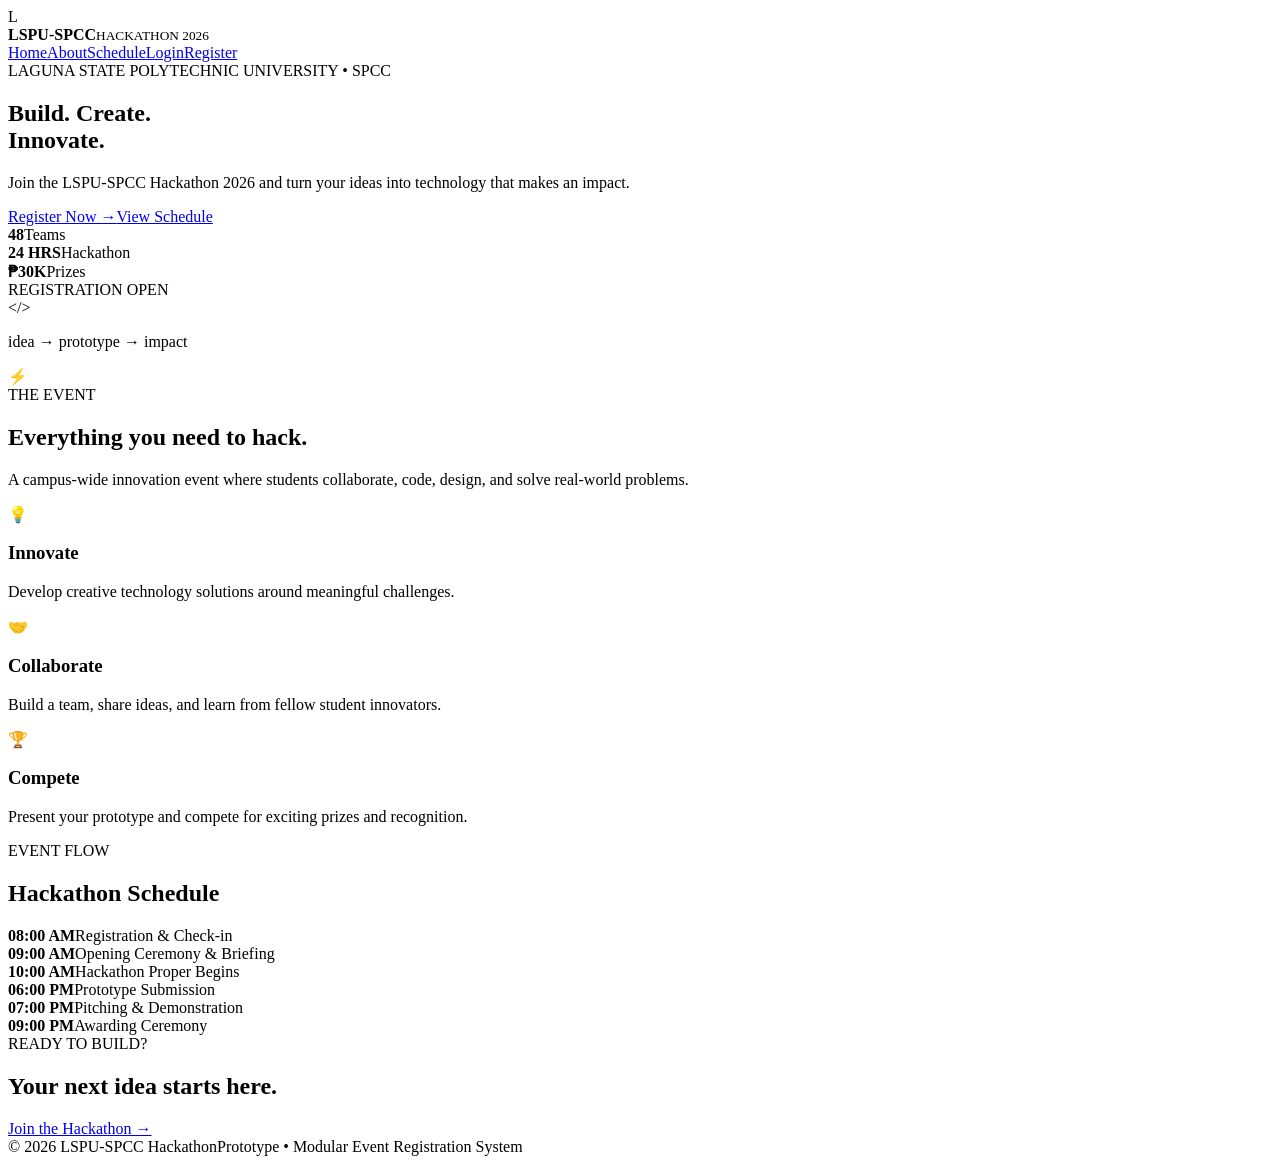
==== index.html @ 0a04799a "Add files via upload" ====
<!DOCTYPE html>
<html lang="en">
<head>
<meta charset="UTF-8">
<meta name="viewport" content="width=device-width, initial-scale=1.0">
<title>LSPU-SPCC Hackathon 2026</title>
<link rel="stylesheet" href="css/style.css">
</head>
<body>
<nav class="navbar">
  <div class="brand"><span class="brand-mark">L</span><div><b>LSPU-SPCC</b><small>HACKATHON 2026</small></div></div>
  <div class="nav-links"><a href="#home">Home</a><a href="#about">About</a><a href="#schedule">Schedule</a><a href="login.html" class="btn btn-outline">Login</a><a href="register.html" class="btn">Register</a></div>
</nav>

<main>
<section id="home" class="hero">
  <div class="hero-copy">
    <span class="eyebrow">LAGUNA STATE POLYTECHNIC UNIVERSITY • SPCC</span>
    <h1>Build. Create.<br><span>Innovate.</span></h1>
    <p>Join the LSPU-SPCC Hackathon 2026 and turn your ideas into technology that makes an impact.</p>
    <div class="hero-actions"><a href="register.html" class="btn btn-lg">Register Now →</a><a href="#schedule" class="text-link">View Schedule</a></div>
    <div class="stats"><div><b>48</b><span>Teams</span></div><div><b>24 HRS</b><span>Hackathon</span></div><div><b>₱30K</b><span>Prizes</span></div></div>
  </div>
  <div class="hero-card">
    <div class="floating-tag">REGISTRATION OPEN</div>
    <div class="code-window"><span>&lt;/&gt;</span><div><i></i><i></i><i></i></div><p>idea → prototype → impact</p></div>
    <div class="hero-orbit">⚡</div>
  </div>
</section>

<section id="about" class="section">
  <div class="section-heading"><span class="eyebrow">THE EVENT</span><h2>Everything you need to <span>hack.</span></h2><p>A campus-wide innovation event where students collaborate, code, design, and solve real-world problems.</p></div>
  <div class="cards three">
    <article class="feature-card"><div class="icon">💡</div><h3>Innovate</h3><p>Develop creative technology solutions around meaningful challenges.</p></article>
    <article class="feature-card"><div class="icon">🤝</div><h3>Collaborate</h3><p>Build a team, share ideas, and learn from fellow student innovators.</p></article>
    <article class="feature-card"><div class="icon">🏆</div><h3>Compete</h3><p>Present your prototype and compete for exciting prizes and recognition.</p></article>
  </div>
</section>

<section id="schedule" class="section dark-section">
  <div class="section-heading"><span class="eyebrow">EVENT FLOW</span><h2>Hackathon <span>Schedule</span></h2></div>
  <div class="timeline">
    <div><b>08:00 AM</b><span>Registration & Check-in</span></div>
    <div><b>09:00 AM</b><span>Opening Ceremony & Briefing</span></div>
    <div><b>10:00 AM</b><span>Hackathon Proper Begins</span></div>
    <div><b>06:00 PM</b><span>Prototype Submission</span></div>
    <div><b>07:00 PM</b><span>Pitching & Demonstration</span></div>
    <div><b>09:00 PM</b><span>Awarding Ceremony</span></div>
  </div>
</section>

<section class="cta"><div><span class="eyebrow">READY TO BUILD?</span><h2>Your next idea starts here.</h2></div><a href="register.html" class="btn btn-lg">Join the Hackathon →</a></section>
</main>
<footer><span>© 2026 LSPU-SPCC Hackathon</span><span>Prototype • Modular Event Registration System</span></footer>
</body>
</html>
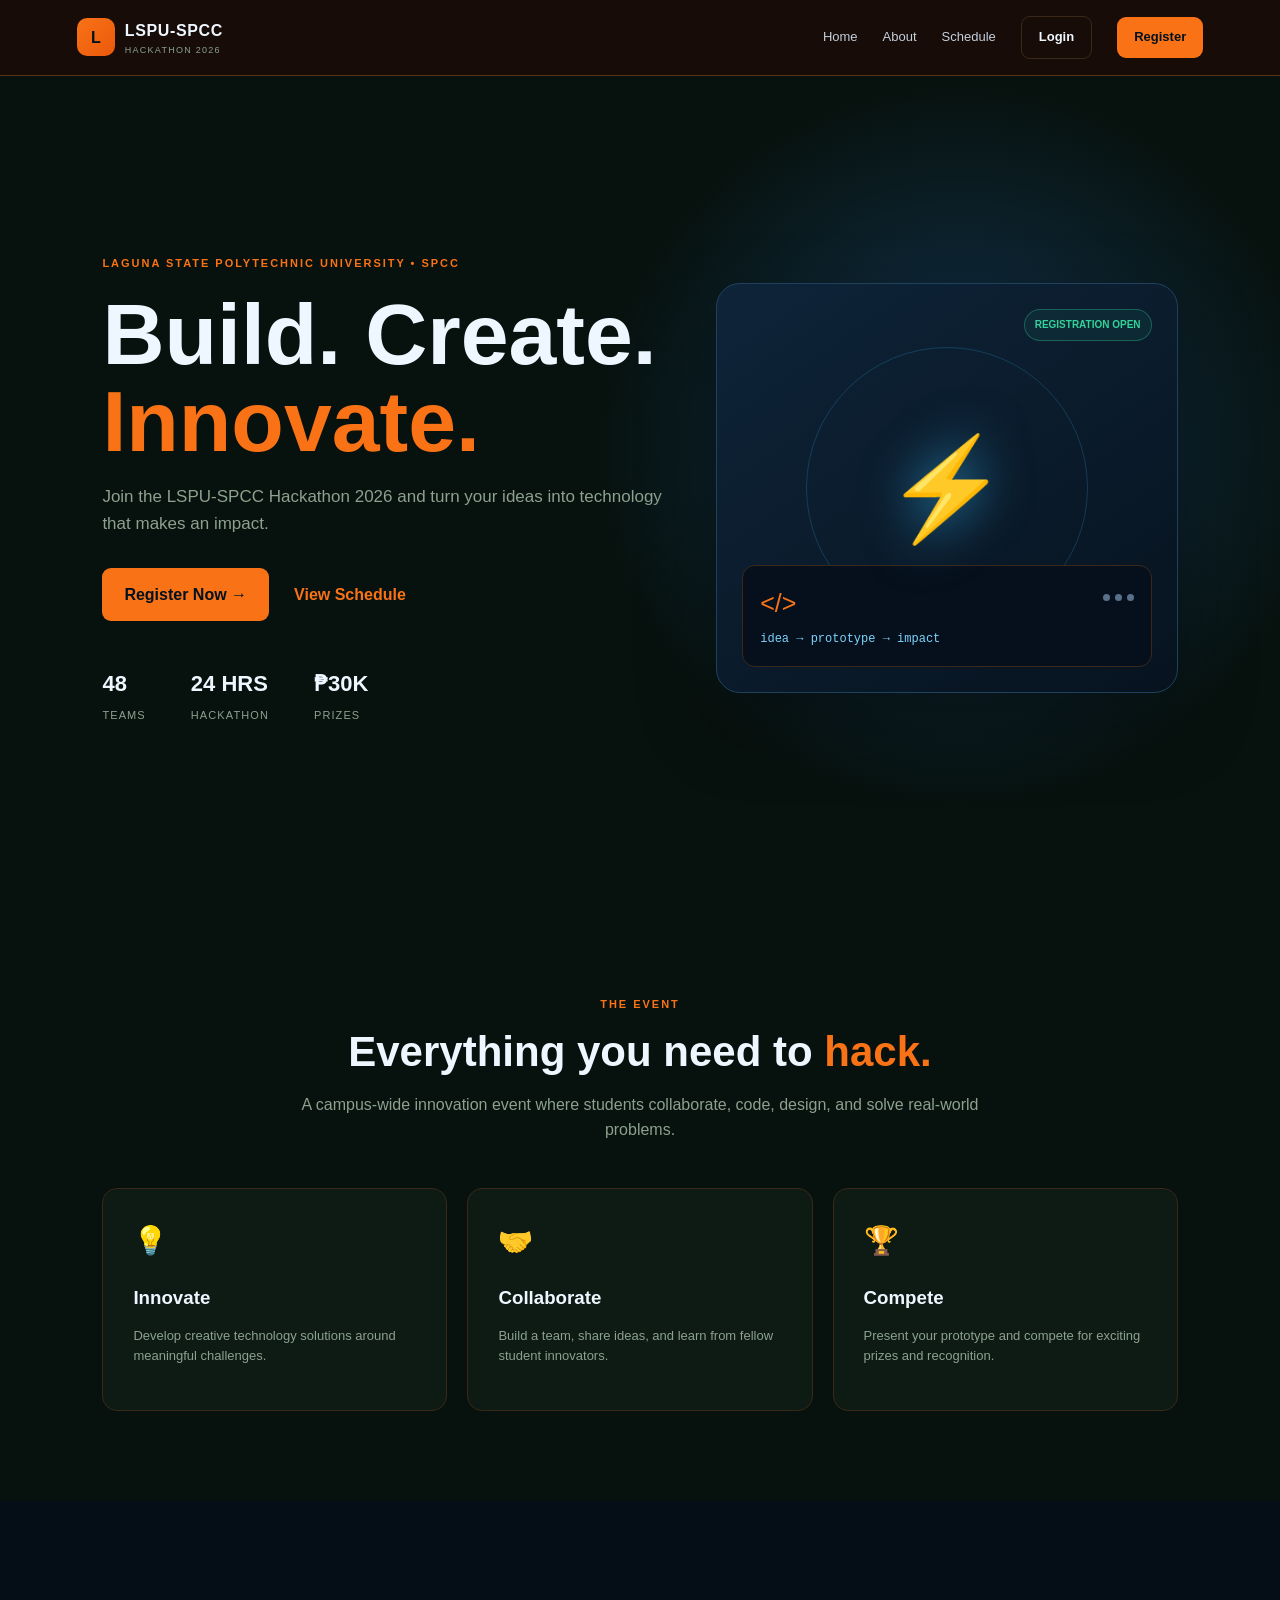
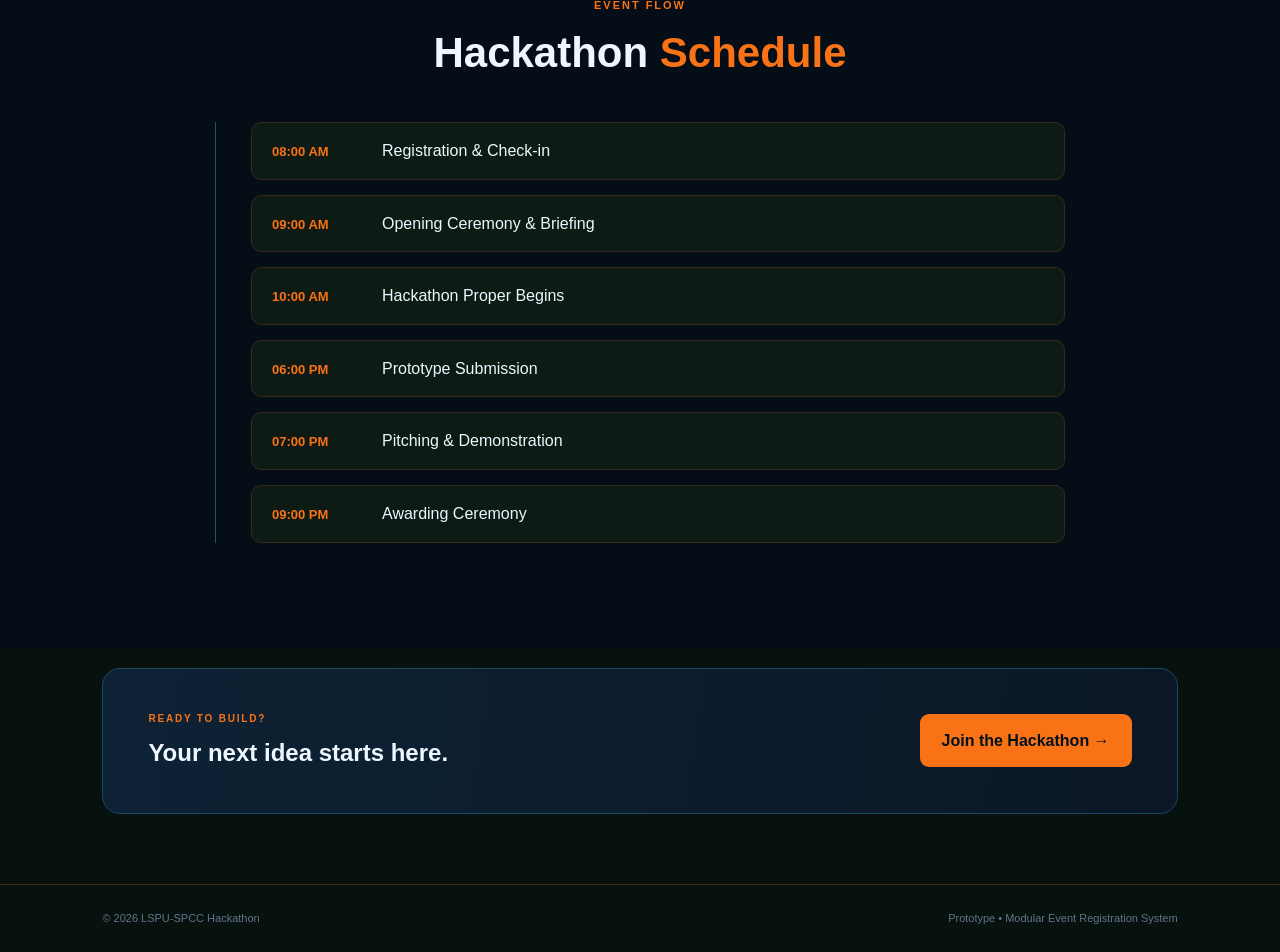
==== commit 0a9e2bc7: "Update index.html" ====
--- a/index.html
+++ b/index.html
@@ -4,7 +4,7 @@
 <meta charset="UTF-8">
 <meta name="viewport" content="width=device-width, initial-scale=1.0">
 <title>LSPU-SPCC Hackathon 2026</title>
-<link rel="stylesheet" href="css/style.css">
+<link rel="stylesheet" href="style.css">
 </head>
 <body>
 <nav class="navbar">
@@ -53,4 +53,4 @@
 </main>
 <footer><span>© 2026 LSPU-SPCC Hackathon</span><span>Prototype • Modular Event Registration System</span></footer>
 </body>
-</html>+</html>
--- a/style.css
+++ b/style.css
@@ -0,0 +1,979 @@
+@import url('https://fonts.googleapis.com/css2?family=Inter:wght@400;500;600;700;800&display=swap');
+
+:root {
+    --bg: #07110d;
+    --panel: #0d1b14;
+    --panel2: #102218;
+    --text: #eef7ff;
+    --muted: #8da18f;
+
+    /* ORANGE THEME */
+    --accent: #f97316;
+    --accent2: #ea580c;
+
+    --line: #3a281b;
+    --green: #34d399;
+}
+
+* {
+    box-sizing: border-box;
+}
+
+html {
+    scroll-behavior: smooth;
+}
+
+body {
+    margin: 0;
+    background: var(--bg);
+    color: var(--text);
+    font-family: Inter, Arial, sans-serif;
+    line-height: 1.6;
+}
+
+a {
+    text-decoration: none;
+    color: inherit;
+}
+
+.navbar {
+    height: 76px;
+    display: flex;
+    align-items: center;
+    justify-content: space-between;
+    padding: 0 6%;
+    border-bottom: 1px solid #5a3218;
+    background: rgba(25, 13, 7, .92);
+    backdrop-filter: blur(12px);
+    position: sticky;
+    top: 0;
+    z-index: 10;
+}
+
+/* Orange brand icon */
+.brand-mark {
+    background: linear-gradient(135deg, #f97316, #ea580c);
+    color: #1a0a00;
+}
+
+/* Navbar links */
+.nav-links {
+    color: #d8c3b5;
+}
+
+/* Active and hover links */
+.nav-links a:hover,
+.active {
+    color: #f97316 !important;
+}
+
+.brand {
+    display: flex;
+    align-items: center;
+    gap: 10px;
+}
+
+.brand-mark {
+    width: 38px;
+    height: 38px;
+    border-radius: 10px;
+    background: linear-gradient(135deg, var(--accent), var(--accent2));
+    display: grid;
+    place-items: center;
+    font-weight: 800;
+    color: #00111e;
+}
+
+.brand b {
+    display: block;
+    letter-spacing: .04em;
+}
+
+.brand small {
+    display: block;
+    color: var(--muted);
+    font-size: 9px;
+    letter-spacing: .14em;
+}
+
+.nav-links {
+    display: flex;
+    gap: 25px;
+    align-items: center;
+    font-size: 13px;
+    color: #c3d0df;
+}
+
+.nav-links a:hover,
+.active {
+    color: var(--accent) !important;
+}
+
+.btn {
+    display: inline-block;
+    border: 0;
+    border-radius: 9px;
+    padding: 10px 17px;
+    background: var(--accent);
+    color: #03111d;
+    font-weight: 700;
+    cursor: pointer;
+    transition: .2s;
+}
+
+.btn:hover {
+    transform: translateY(-2px);
+    background: #7dd3fc;
+}
+
+.btn-outline {
+    background: transparent;
+    color: var(--text);
+    border: 1px solid var(--line);
+}
+
+.btn-lg {
+    padding: 14px 22px;
+}
+
+.btn-full {
+    width: 100%;
+    font-size: 15px;
+}
+
+.hero {
+    min-height: calc(100vh - 76px);
+    display: grid;
+    grid-template-columns: 1.1fr .9fr;
+    align-items: center;
+    gap: 50px;
+    padding: 70px 8%;
+    background: radial-gradient(
+        circle at 75% 45%,
+        #123552 0,
+        transparent 35%
+    );
+}
+
+.eyebrow {
+    font-size: 11px;
+    letter-spacing: .18em;
+    color: var(--accent);
+    font-weight: 800;
+}
+
+.hero h1 {
+    font-size: clamp(48px, 7vw, 86px);
+    line-height: 1.02;
+    margin: 16px 0;
+}
+
+.hero h1 span,
+h2 span {
+    color: var(--accent);
+}
+
+.hero p {
+    max-width: 590px;
+    color: var(--muted);
+    font-size: 17px;
+}
+
+.hero-actions {
+    display: flex;
+    align-items: center;
+    gap: 25px;
+    margin: 30px 0;
+}
+
+.text-link {
+    color: var(--accent);
+    font-weight: 600;
+}
+
+.stats {
+    display: flex;
+    gap: 45px;
+    margin-top: 45px;
+}
+
+.stats b {
+    font-size: 22px;
+    display: block;
+}
+
+.stats span {
+    font-size: 11px;
+    color: var(--muted);
+    text-transform: uppercase;
+    letter-spacing: .1em;
+}
+
+.hero-card {
+    height: 410px;
+    border: 1px solid #20415e;
+    border-radius: 24px;
+    background: linear-gradient(145deg, #0e2439, #07131f);
+    display: grid;
+    place-items: center;
+    position: relative;
+    overflow: hidden;
+    box-shadow: 0 30px 80px #0005;
+}
+
+.hero-card:before {
+    content: "";
+    width: 280px;
+    height: 280px;
+    border: 1px solid #38bdf833;
+    border-radius: 50%;
+    position: absolute;
+}
+
+.hero-orbit {
+    font-size: 100px;
+    filter: drop-shadow(0 0 25px #38bdf899);
+}
+
+.floating-tag {
+    position: absolute;
+    top: 25px;
+    right: 25px;
+    color: var(--green);
+    border: 1px solid #34d39955;
+    background: #34d39912;
+    padding: 7px 10px;
+    border-radius: 30px;
+    font-size: 10px;
+    font-weight: 800;
+}
+
+.code-window {
+    position: absolute;
+    bottom: 25px;
+    left: 25px;
+    right: 25px;
+    padding: 17px;
+    border: 1px solid var(--line);
+    background: #06101c;
+    border-radius: 13px;
+}
+
+.code-window span {
+    color: var(--accent);
+    font-size: 25px;
+}
+
+.code-window i {
+    display: inline-block;
+    width: 7px;
+    height: 7px;
+    background: #587089;
+    border-radius: 50%;
+    margin-left: 5px;
+}
+
+.code-window div {
+    float: right;
+}
+
+.code-window p {
+    font-family: monospace;
+    color: #7dd3fc;
+    font-size: 12px;
+    margin: 7px 0 0;
+}
+
+.section {
+    padding: 90px 8%;
+}
+
+.section-heading {
+    text-align: center;
+    max-width: 720px;
+    margin: auto;
+}
+
+.section-heading h2 {
+    font-size: 42px;
+    line-height: 1.15;
+    margin: 12px 0;
+}
+
+.section-heading p {
+    color: var(--muted);
+}
+
+.cards {
+    display: grid;
+    gap: 20px;
+    margin-top: 45px;
+}
+
+.three {
+    grid-template-columns: repeat(3, 1fr);
+}
+
+.four {
+    grid-template-columns: repeat(4, 1fr);
+}
+
+.feature-card,
+.dash-card,
+.panel {
+    background: var(--panel);
+    border: 1px solid var(--line);
+    border-radius: 15px;
+}
+
+.feature-card {
+    padding: 30px;
+}
+
+.feature-card .icon {
+    font-size: 28px;
+}
+
+.feature-card h3 {
+    margin-bottom: 5px;
+}
+
+.feature-card p,
+.dash-card small {
+    color: var(--muted);
+    font-size: 13px;
+}
+
+.dark-section {
+    background: #050d17;
+}
+
+.timeline {
+    max-width: 850px;
+    margin: 45px auto 0;
+    border-left: 1px solid #27506e;
+    padding-left: 35px;
+}
+
+.timeline div {
+    padding: 15px 20px;
+    border: 1px solid var(--line);
+    background: var(--panel);
+    border-radius: 10px;
+    margin-bottom: 15px;
+}
+
+.timeline b {
+    color: var(--accent);
+    display: inline-block;
+    width: 110px;
+    font-size: 13px;
+}
+
+.cta {
+    margin: 20px 8% 70px;
+    padding: 35px 45px;
+    border: 1px solid #1c4864;
+    background: linear-gradient(100deg, #0d2235, #0b1725);
+    border-radius: 18px;
+    display: flex;
+    align-items: center;
+    justify-content: space-between;
+}
+
+.cta h2 {
+    margin: 5px 0;
+}
+
+.cta .eyebrow {
+    font-size: 10px;
+}
+
+footer {
+    padding: 25px 8%;
+    border-top: 1px solid var(--line);
+    display: flex;
+    justify-content: space-between;
+    color: #61748b;
+    font-size: 11px;
+}
+
+/* =========================
+   ORANGE LOGIN DESIGN
+   ========================= */
+
+.auth-page {
+    min-height: 100vh;
+    display: grid;
+    place-items: center;
+    padding: 30px;
+    background:
+        radial-gradient(circle at 50% 20%, #4a250d 0, transparent 35%),
+        linear-gradient(135deg, #090909, #17100b);
+}
+
+.auth-shell {
+    width: min(450px, 92%);
+}
+
+.auth-box {
+    background: rgba(25, 18, 12, 0.95);
+    border: 1px solid #713b15;
+    padding: 42px;
+    border-radius: 22px;
+    box-shadow:
+        0 25px 70px rgba(0, 0, 0, .65),
+        0 0 35px rgba(249, 115, 22, .08);
+    position: relative;
+    overflow: hidden;
+}
+
+/* Orange glow at the top */
+.auth-box::before {
+    content: "";
+    position: absolute;
+    top: 0;
+    left: 10%;
+    width: 80%;
+    height: 3px;
+    background: linear-gradient(
+        90deg,
+        transparent,
+        #f97316,
+        #fb923c,
+        #f97316,
+        transparent
+    );
+    box-shadow: 0 0 20px #f97316;
+}
+
+.auth-box.wide {
+    max-width: 650px;
+    margin: auto;
+}
+
+.center {
+    justify-content: center;
+    margin-bottom: 30px;
+}
+
+.auth-box h1 {
+    text-align: center;
+    margin: 5px 0;
+    font-size: 30px;
+    color: #fff7ed;
+}
+
+.muted {
+    text-align: center;
+    color: #a89b8c;
+    font-size: 13px;
+}
+
+.back {
+    display: block;
+    color: #a89b8c;
+    margin-bottom: 15px;
+    font-size: 13px;
+    transition: .2s;
+}
+
+.back:hover {
+    color: #fb923c;
+}
+
+.auth-box form {
+    margin-top: 25px;
+}
+
+label {
+    display: block;
+    color: #e7d7c7;
+    font-size: 12px;
+    font-weight: 600;
+    margin: 18px 0 8px;
+}
+
+input {
+    width: 100%;
+    padding: 13px 14px;
+    border-radius: 10px;
+    border: 1px solid #4a2a16;
+    background: #100d0a;
+    color: #fff;
+    outline: none;
+    transition: .25s;
+}
+
+input::placeholder {
+    color: #71665c;
+}
+
+input:focus {
+    border-color: #f97316;
+    box-shadow: 0 0 0 3px rgba(249, 115, 22, .12);
+    background: #15100c;
+}
+
+.form-grid {
+    display: grid !important;
+    grid-template-columns: 1fr 1fr;
+    gap: 0 15px;
+}
+
+.form-grid .full {
+    grid-column: 1 / -1;
+}
+
+/* Login button */
+.btn-full {
+    width: 100%;
+    font-size: 15px;
+    margin-top: 20px;
+    padding: 14px;
+    border-radius: 10px;
+    background: linear-gradient(
+        135deg,
+        #f97316,
+        #ea580c
+    );
+    color: white;
+    font-weight: 800;
+    border: none;
+    box-shadow: 0 8px 25px rgba(249, 115, 22, .2);
+    transition: .25s;
+}
+
+.btn-full:hover {
+    transform: translateY(-2px);
+    background: linear-gradient(
+        135deg,
+        #fb923c,
+        #f97316
+    );
+    box-shadow: 0 12px 30px rgba(249, 115, 22, .35);
+}
+
+.check {
+    display: flex;
+    gap: 8px;
+    align-items: center;
+}
+
+.check input {
+    width: auto;
+    accent-color: #f97316;
+}
+
+.demo-note {
+    margin-top: 18px;
+    padding: 12px;
+    border-radius: 10px;
+    background: rgba(249, 115, 22, .06);
+    border: 1px solid rgba(249, 115, 22, .2);
+    color: #d6b99e;
+    font-size: 11px;
+}
+
+.switch {
+    text-align: center;
+    color: #a89b8c;
+    font-size: 12px;
+    margin-bottom: 0;
+    margin-top: 20px;
+}
+
+.switch a {
+    color: #fb923c;
+    font-weight: 700;
+    transition: .2s;
+}
+
+.switch a:hover {
+    color: #fdba74;
+}
+
+.app-page {
+    min-height: 100vh;
+}
+
+.dashboard,
+.content {
+    padding: 55px 8%;
+    max-width: 1400px;
+    margin: auto;
+}
+
+.welcome {
+    display: flex;
+    justify-content: space-between;
+    align-items: center;
+    margin-bottom: 35px;
+}
+
+.welcome h1,
+.page-title h1 {
+    font-size: 40px;
+    margin: 8px 0;
+}
+
+.welcome p,
+.page-title p {
+    color: var(--muted);
+}
+
+.status {
+    color: var(--green);
+    font-size: 11px;
+    border: 1px solid #34d39944;
+    background: #34d3990c;
+    padding: 8px 12px;
+    border-radius: 20px;
+}
+
+.dash-card {
+    padding: 22px;
+}
+
+.dash-card span {
+    font-size: 10px;
+    color: var(--muted);
+    display: block;
+    letter-spacing: .1em;
+}
+
+.dash-card b {
+    font-size: 22px;
+    display: block;
+    margin: 5px 0;
+}
+
+.dashboard-grid {
+    display: grid;
+    grid-template-columns: 1.5fr 1fr;
+    gap: 20px;
+    margin-top: 20px;
+}
+
+.panel {
+    padding: 25px;
+}
+
+.panel-head {
+    display: flex;
+    justify-content: space-between;
+    align-items: center;
+    border-bottom: 1px solid var(--line);
+    padding-bottom: 15px;
+    margin-bottom: 10px;
+}
+
+.panel-head h2 {
+    font-size: 17px;
+    margin: 0;
+}
+
+.badge {
+    font-size: 9px;
+    padding: 5px 8px;
+    border-radius: 5px;
+    background: #38bdf815;
+    color: var(--accent);
+    border: 1px solid #38bdf833;
+    text-transform: uppercase;
+}
+
+.action-grid {
+    display: grid;
+    grid-template-columns: 1fr 1fr;
+    gap: 12px;
+}
+
+.action-grid a {
+    padding: 18px;
+    border: 1px solid var(--line);
+    border-radius: 10px;
+}
+
+.action-grid a:hover {
+    border-color: #38bdf866;
+}
+
+.action-grid strong {
+    display: block;
+    font-size: 13px;
+}
+
+.action-grid span {
+    font-size: 10px;
+    color: var(--muted);
+}
+
+.details p {
+    display: flex;
+    justify-content: space-between;
+    border-bottom: 1px solid var(--line);
+    padding: 10px 0;
+    margin: 0;
+    font-size: 12px;
+}
+
+.details span {
+    color: var(--muted);
+}
+
+.page-title {
+    margin-bottom: 35px;
+}
+
+.reservation-layout {
+    display: grid;
+    grid-template-columns: 1.2fr .8fr;
+    gap: 20px;
+}
+
+.calendar-head {
+    display: flex;
+    align-items: center;
+    justify-content: space-between;
+}
+
+.calendar-head button {
+    background: none;
+    border: 0;
+    color: var(--accent);
+    font-size: 28px;
+    cursor: pointer;
+}
+
+.calendar-head h2 {
+    font-size: 18px;
+}
+
+.week,
+.calendar {
+    display: grid;
+    grid-template-columns: repeat(7, 1fr);
+    gap: 7px;
+}
+
+.week {
+    text-align: center;
+    color: var(--muted);
+    font-size: 10px;
+    margin: 15px 0;
+}
+
+.calendar span,
+.calendar button {
+    min-height: 55px;
+    border: 1px solid var(--line);
+    border-radius: 8px;
+    background: #091725;
+    color: #9fb1c4;
+    display: grid;
+    place-items: center;
+}
+
+.calendar .selected-day {
+    background: var(--accent);
+    color: #02111c;
+    border: 0;
+    font-weight: 800;
+}
+
+.slots {
+    display: grid;
+    gap: 9px;
+    margin: 15px 0;
+}
+
+.slots button {
+    padding: 13px;
+    border: 1px solid var(--line);
+    background: #091725;
+    color: white;
+    border-radius: 8px;
+    text-align: left;
+    display: flex;
+    justify-content: space-between;
+    cursor: pointer;
+}
+
+.slots button:hover,
+.slots button.selected {
+    border-color: var(--accent);
+    background: #38bdf810;
+}
+
+.slots span {
+    color: var(--green);
+    font-size: 11px;
+}
+
+.slots .taken {
+    opacity: .4;
+    cursor: not-allowed;
+}
+
+.success-msg {
+    color: var(--green);
+    font-size: 12px;
+    min-height: 20px;
+}
+
+.schedule-list {
+    padding: 0;
+    overflow: hidden;
+}
+
+.schedule-item {
+    display: grid;
+    grid-template-columns: 120px 1fr 120px;
+    gap: 20px;
+    padding: 24px;
+    border-bottom: 1px solid var(--line);
+    align-items: center;
+}
+
+.schedule-item:last-child {
+    border: 0;
+}
+
+.schedule-item > b {
+    color: var(--accent);
+    font-size: 15px;
+}
+
+.schedule-item h3 {
+    font-size: 15px;
+    margin: 0;
+}
+
+.schedule-item p {
+    color: var(--muted);
+    font-size: 11px;
+    margin: 3px 0;
+}
+
+.schedule-item > span {
+    font-size: 9px;
+    color: var(--muted);
+    text-align: right;
+}
+
+.table-panel {
+    overflow: auto;
+}
+
+table {
+    width: 100%;
+    border-collapse: collapse;
+    font-size: 12px;
+}
+
+th,
+td {
+    text-align: left;
+    padding: 15px;
+    border-bottom: 1px solid var(--line);
+}
+
+th {
+    color: var(--muted);
+    font-size: 10px;
+    letter-spacing: .08em;
+}
+
+@media (max-width: 800px) {
+
+    .navbar {
+        height: auto;
+        min-height: 76px;
+        padding: 12px 5%;
+        gap: 10px;
+        flex-wrap: wrap;
+    }
+
+    .brand {
+        flex-shrink: 0;
+    }
+
+    .nav-links {
+        width: 100%;
+        display: flex;
+        gap: 18px;
+        align-items: center;
+        overflow-x: auto;
+        white-space: nowrap;
+        padding: 5px 0;
+        scrollbar-width: none;
+    }
+
+    .nav-links::-webkit-scrollbar {
+        display: none;
+    }
+
+    .nav-links a {
+        display: inline-block;
+        flex-shrink: 0;
+        font-size: 12px;
+    }
+
+    .nav-links .btn {
+        flex-shrink: 0;
+    }
+
+    .hero {
+        grid-template-columns: 1fr;
+        padding-top: 50px;
+    }
+
+    .hero-card {
+        height: 300px;
+    }
+
+    .three,
+    .four,
+    .dashboard-grid,
+    .reservation-layout {
+        grid-template-columns: 1fr;
+    }
+
+    .form-grid {
+        grid-template-columns: 1fr;
+    }
+
+    .form-grid .full {
+        grid-column: auto;
+    }
+
+    .stats {
+        gap: 20px;
+    }
+
+    .cta,
+    footer,
+    .welcome {
+        flex-direction: column;
+        align-items: flex-start;
+        gap: 20px;
+    }
+
+    .schedule-item {
+        grid-template-columns: 1fr;
+    }
+
+    .schedule-item > span {
+        text-align: left;
+    }
+
+    .section {
+        padding: 70px 6%;
+    }
+
+    .dashboard,
+    .content {
+        padding: 40px 6%;
+    }
+}
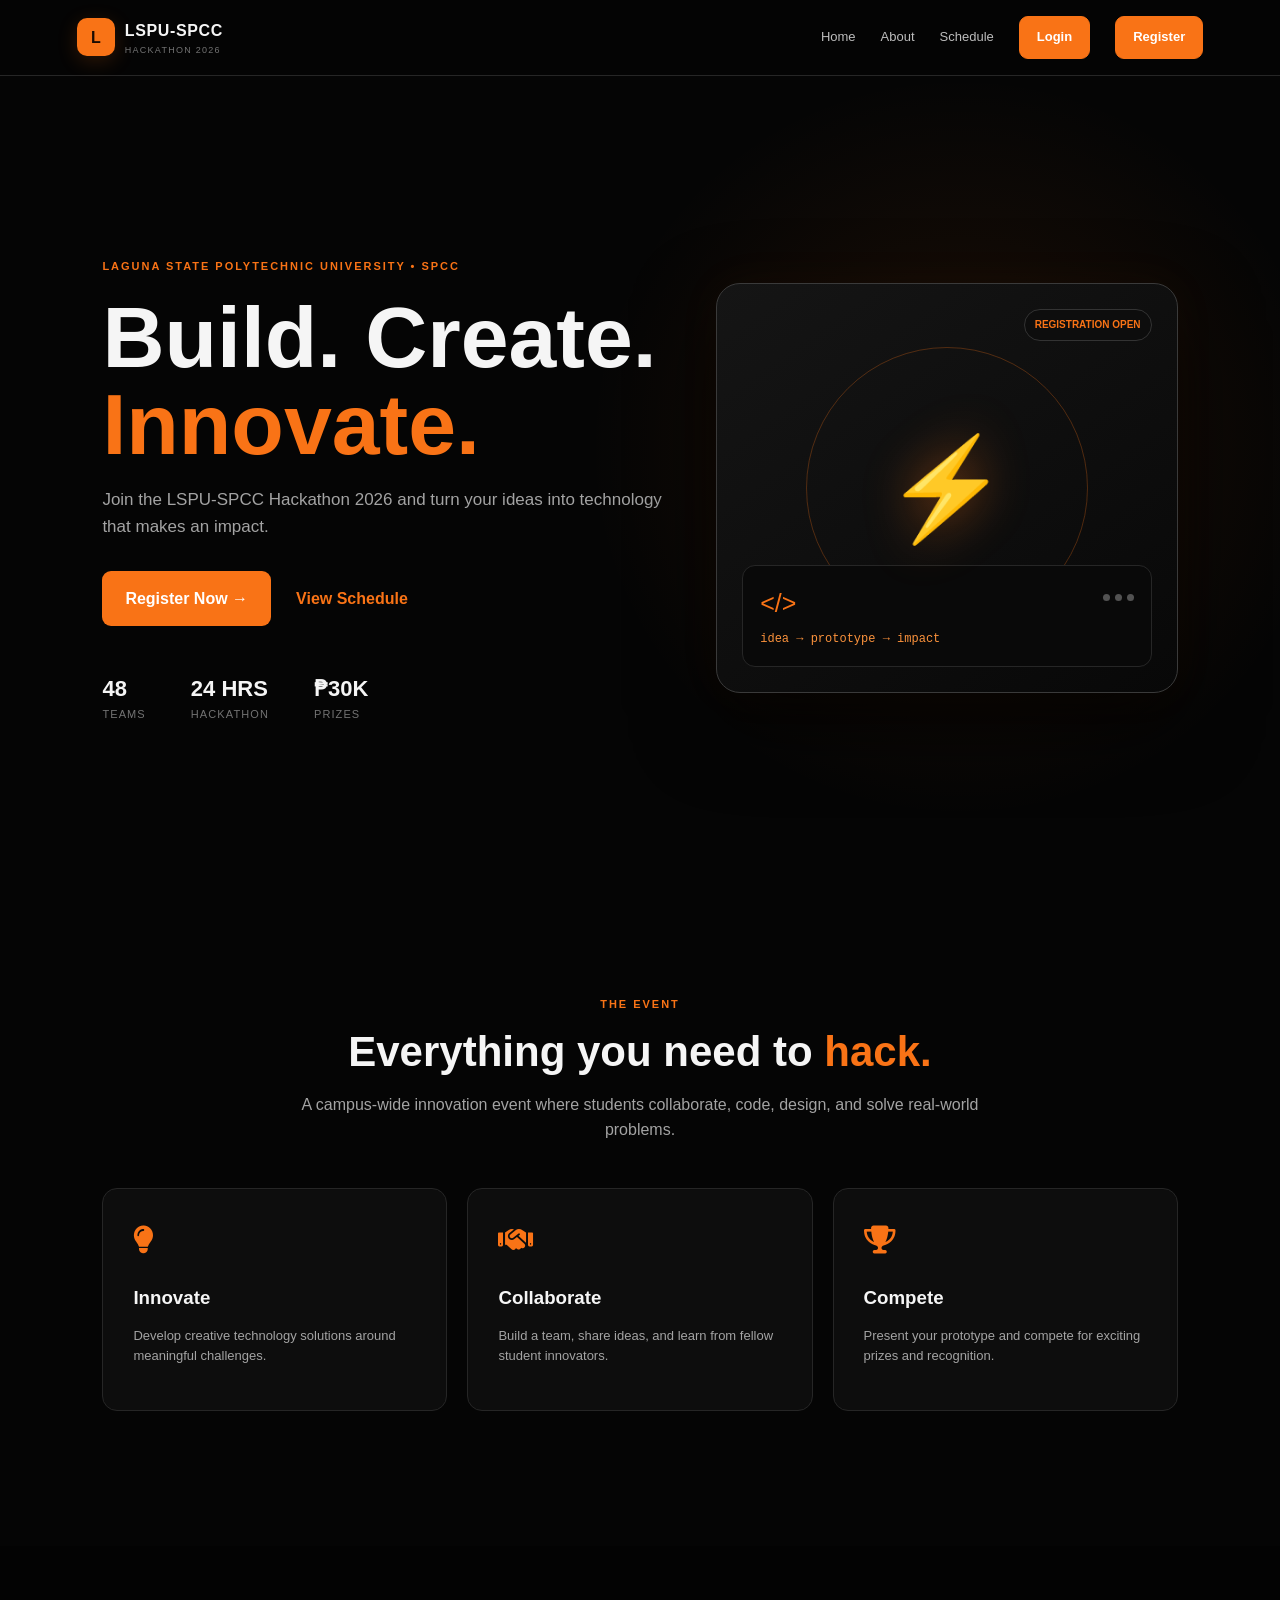
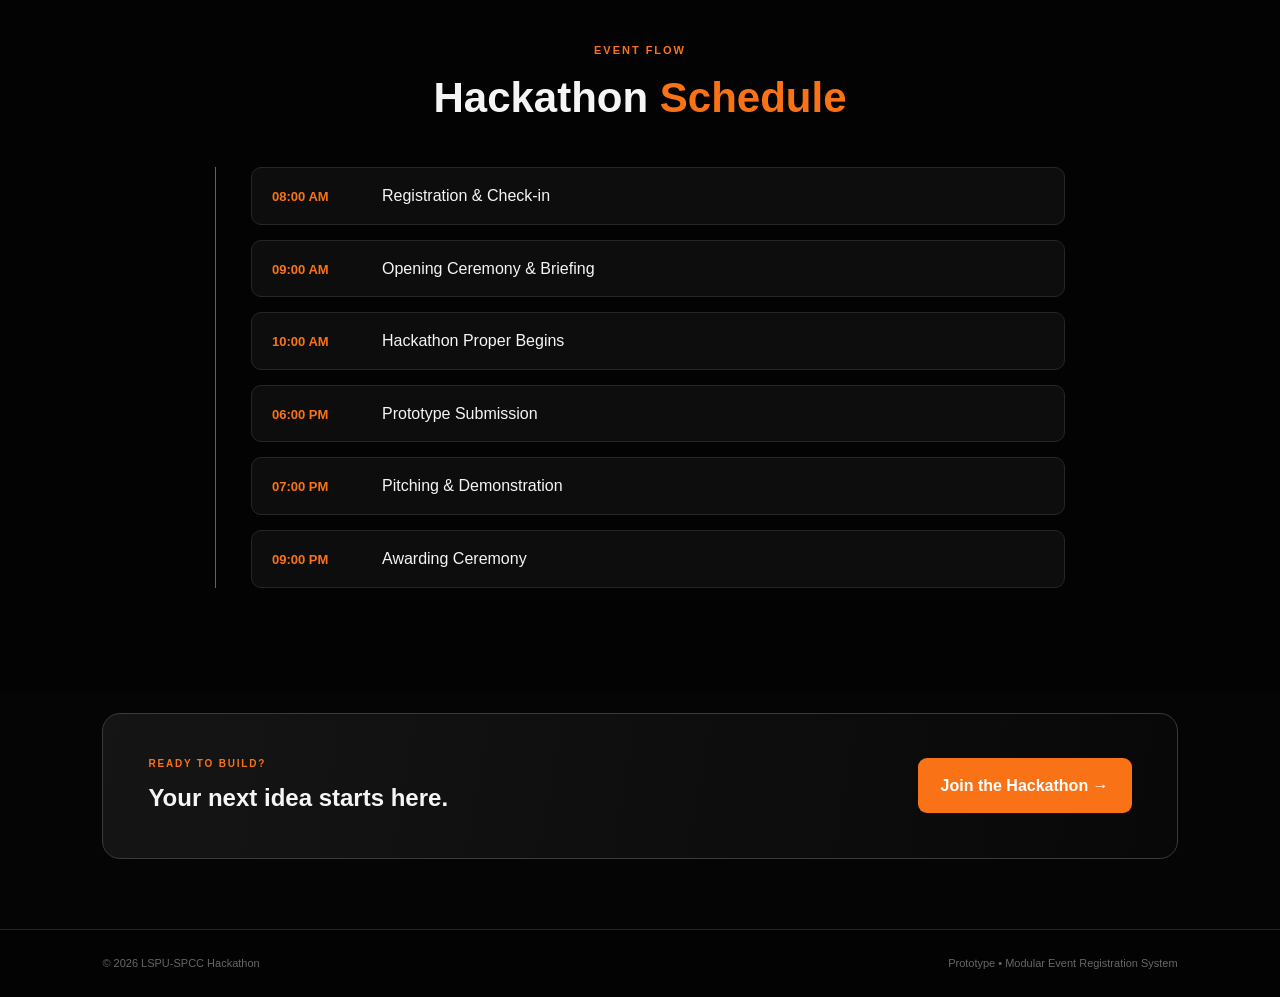
==== commit 2ca5c91d: "Update index.html" ====
--- a/index.html
+++ b/index.html
@@ -4,7 +4,9 @@
 <meta charset="UTF-8">
 <meta name="viewport" content="width=device-width, initial-scale=1.0">
 <title>LSPU-SPCC Hackathon 2026</title>
+
 <link rel="stylesheet" href="style.css">
+<link rel="stylesheet" href="https://cdnjs.cloudflare.com/ajax/libs/font-awesome/6.5.2/css/all.min.css">
 </head>
 <body>
 <nav class="navbar">
@@ -27,13 +29,58 @@
     <div class="hero-orbit">⚡</div>
   </div>
 </section>
+<section id="about" class="section">
+  <div class="section-heading">
+    <span class="eyebrow">THE EVENT</span>
 
-<section id="about" class="section">
-  <div class="section-heading"><span class="eyebrow">THE EVENT</span><h2>Everything you need to <span>hack.</span></h2><p>A campus-wide innovation event where students collaborate, code, design, and solve real-world problems.</p></div>
+    <h2>Everything you need to <span>hack.</span></h2>
+
+    <p>
+      A campus-wide innovation event where students collaborate,
+      code, design, and solve real-world problems.
+    </p>
+  </div>
+
   <div class="cards three">
-    <article class="feature-card"><div class="icon">💡</div><h3>Innovate</h3><p>Develop creative technology solutions around meaningful challenges.</p></article>
-    <article class="feature-card"><div class="icon">🤝</div><h3>Collaborate</h3><p>Build a team, share ideas, and learn from fellow student innovators.</p></article>
-    <article class="feature-card"><div class="icon">🏆</div><h3>Compete</h3><p>Present your prototype and compete for exciting prizes and recognition.</p></article>
+
+    <article class="feature-card">
+      <div class="icon">
+        <i class="fa-solid fa-lightbulb" aria-hidden="true"></i>
+      </div>
+
+      <h3>Innovate</h3>
+
+      <p>
+        Develop creative technology solutions around meaningful challenges.
+      </p>
+    </article>
+
+
+    <article class="feature-card">
+      <div class="icon">
+        <i class="fa-solid fa-handshake" aria-hidden="true"></i>
+      </div>
+
+      <h3>Collaborate</h3>
+
+      <p>
+        Build a team, share ideas, and learn from fellow student innovators.
+      </p>
+    </article>
+
+
+    <article class="feature-card">
+      <div class="icon">
+        <i class="fa-solid fa-trophy" aria-hidden="true"></i>
+      </div>
+
+      <h3>Compete</h3>
+
+      <p>
+        Present your prototype and compete for exciting prizes and recognition.
+      </p>
+    </article>
+
   </div>
 </section>
 
--- a/style.css
+++ b/style.css
@@ -1,19 +1,33 @@
 @import url('https://fonts.googleapis.com/css2?family=Inter:wght@400;500;600;700;800&display=swap');
 
+/* =========================================================
+   COLOR PALETTE
+   ========================================================= */
+
 :root {
-    --bg: #07110d;
-    --panel: #0d1b14;
-    --panel2: #102218;
-    --text: #eef7ff;
-    --muted: #8da18f;
-
-    /* ORANGE THEME */
-    --accent: #f97316;
-    --accent2: #ea580c;
-
-    --line: #3a281b;
-    --green: #34d399;
-}
+    --bg: #050505;
+    --panel: #0D0D0D;
+    --panel2: #151515;
+
+    --text: #F5F5F5;
+    --muted: #A3A3A3;
+
+    --accent: #F97316;
+    --accent2: #EA580C;
+    --accent-light: #FB923C;
+    --accent-soft: #FDBA74;
+    --accent-dark: #C2410C;
+
+    --line: #262626;
+    --line-light: #3A3A3A;
+
+    --green: #4ADE80;
+}
+
+
+/* =========================================================
+   RESET
+   ========================================================= */
 
 * {
     box-sizing: border-box;
@@ -25,9 +39,9 @@
 
 body {
     margin: 0;
+    font-family: Inter, Arial, sans-serif;
     background: var(--bg);
     color: var(--text);
-    font-family: Inter, Arial, sans-serif;
     line-height: 1.6;
 }
 
@@ -36,36 +50,40 @@
     color: inherit;
 }
 
+button,
+input {
+    font-family: inherit;
+}
+
+
+/* =========================================================
+   NAVBAR
+   ========================================================= */
+
 .navbar {
     height: 76px;
+
     display: flex;
     align-items: center;
     justify-content: space-between;
+
     padding: 0 6%;
-    border-bottom: 1px solid #5a3218;
-    background: rgba(25, 13, 7, .92);
+
+    background: rgba(5, 5, 5, 0.96);
+
+    border-bottom: 1px solid var(--line);
+
     backdrop-filter: blur(12px);
+
     position: sticky;
     top: 0;
-    z-index: 10;
-}
-
-/* Orange brand icon */
-.brand-mark {
-    background: linear-gradient(135deg, #f97316, #ea580c);
-    color: #1a0a00;
-}
-
-/* Navbar links */
-.nav-links {
-    color: #d8c3b5;
-}
-
-/* Active and hover links */
-.nav-links a:hover,
-.active {
-    color: #f97316 !important;
-}
+    z-index: 100;
+}
+
+
+/* =========================================================
+   BRAND
+   ========================================================= */
 
 .brand {
     display: flex;
@@ -76,12 +94,19 @@
 .brand-mark {
     width: 38px;
     height: 38px;
-    border-radius: 10px;
-    background: linear-gradient(135deg, var(--accent), var(--accent2));
+
     display: grid;
     place-items: center;
+
+    border-radius: 10px;
+
+    background: var(--accent);
+
+    color: #1A0B02;
+
     font-weight: 800;
-    color: #00111e;
+
+    box-shadow: 0 5px 20px rgba(249, 115, 22, 0.18);
 }
 
 .brand b {
@@ -91,186 +116,377 @@
 
 .brand small {
     display: block;
-    color: var(--muted);
+
+    color: #737373;
+
     font-size: 9px;
+
     letter-spacing: .14em;
 }
 
+
+/* =========================================================
+   NAV LINKS
+   ========================================================= */
+
 .nav-links {
-    display: flex;
-    gap: 25px;
-    align-items: center;
-    font-size: 13px;
-    color: #c3d0df;
-}
-
-.nav-links a:hover,
-.active {
-    color: var(--accent) !important;
-}
-
-.btn {
-    display: inline-block;
-    border: 0;
-    border-radius: 9px;
-    padding: 10px 17px;
-    background: var(--accent);
-    color: #03111d;
-    font-weight: 700;
-    cursor: pointer;
-    transition: .2s;
-}
-
-.btn:hover {
-    transform: translateY(-2px);
-    background: #7dd3fc;
-}
-
-.btn-outline {
-    background: transparent;
-    color: var(--text);
-    border: 1px solid var(--line);
-}
-
-.btn-lg {
-    padding: 14px 22px;
-}
-
-.btn-full {
-    width: 100%;
-    font-size: 15px;
-}
-
-.hero {
-    min-height: calc(100vh - 76px);
-    display: grid;
-    grid-template-columns: 1.1fr .9fr;
-    align-items: center;
-    gap: 50px;
-    padding: 70px 8%;
-    background: radial-gradient(
-        circle at 75% 45%,
-        #123552 0,
-        transparent 35%
-    );
-}
-
-.eyebrow {
-    font-size: 11px;
-    letter-spacing: .18em;
-    color: var(--accent);
-    font-weight: 800;
-}
-
-.hero h1 {
-    font-size: clamp(48px, 7vw, 86px);
-    line-height: 1.02;
-    margin: 16px 0;
-}
-
-.hero h1 span,
-h2 span {
-    color: var(--accent);
-}
-
-.hero p {
-    max-width: 590px;
-    color: var(--muted);
-    font-size: 17px;
-}
-
-.hero-actions {
     display: flex;
     align-items: center;
     gap: 25px;
+
+    color: #BDBDBD;
+
+    font-size: 13px;
+}
+
+.nav-links a {
+    transition: .2s ease;
+}
+
+.nav-links a:hover,
+.nav-links .active,
+.active {
+    color: var(--accent-light);
+}
+
+/* =========================================================
+   BUTTON
+   ========================================================= */
+
+
+.btn {
+    display: inline-block;
+
+    border: 1px solid transparent;
+    border-radius: 9px;
+
+    padding: 10px 17px;
+
+    background: var(--accent);
+    color: #FFFFFF;
+
+    font-weight: 700;
+
+    cursor: pointer;
+
+    transition:
+        transform .2s ease,
+        background .2s ease,
+        color .2s ease,
+        border-color .2s ease;
+}
+
+.btn:hover {
+    transform: translateY(-2px);
+
+    background: var(--accent-light);
+
+    color: #2A1004;
+}
+
+
+/* =========================================================
+   REGISTER NAV BUTTON
+   ========================================================= */
+
+.nav-links a.btn,
+.nav-links a.btn.active {
+    color: #FFFFFF !important;
+
+    background: var(--accent);
+
+    border-color: var(--accent);
+}
+
+.nav-links a.btn:hover,
+.nav-links a.btn.active:hover {
+    color: #2A1004 !important;
+
+    background: var(--accent-light);
+
+    border-color: var(--accent-light);
+
+    transform: translateY(-2px);
+}
+
+/* =========================================================
+   OUTLINE BUTTON
+   ========================================================= */
+
+.btn-outline {
+    background: transparent;
+
+    color: var(--text);
+
+    border: 1px solid var(--line-light);
+}
+
+.btn-outline:hover {
+    background: var(--accent);
+
+    border-color: var(--accent);
+
+    color: #2A1004;
+}
+
+
+/* =========================================================
+   LARGE BUTTON
+   ========================================================= */
+
+.btn-lg {
+    padding: 14px 22px;
+}
+
+
+/* =========================================================
+   HERO
+   ========================================================= */
+
+.hero {
+    min-height: calc(100vh - 76px);
+
+    display: grid;
+
+    grid-template-columns: 1.1fr .9fr;
+
+    align-items: center;
+
+    gap: 50px;
+
+    padding: 70px 8%;
+
+    background:
+        radial-gradient(
+            circle at 75% 45%,
+            rgba(249, 115, 22, 0.10),
+            transparent 35%
+        ),
+        var(--bg);
+}
+
+
+/* =========================================================
+   EYEBROW
+   ========================================================= */
+
+.eyebrow {
+    color: var(--accent);
+
+    font-size: 11px;
+
+    font-weight: 800;
+
+    letter-spacing: .18em;
+}
+
+
+/* =========================================================
+   HERO TITLE
+   ========================================================= */
+
+.hero h1 {
+    font-size: clamp(48px, 7vw, 86px);
+
+    line-height: 1.02;
+
+    margin: 16px 0;
+}
+
+.hero h1 span {
+    color: var(--accent);
+}
+
+
+/* =========================================================
+   HERO TEXT
+   ========================================================= */
+
+.hero p {
+    max-width: 590px;
+
+    color: var(--muted);
+
+    font-size: 17px;
+}
+
+
+/* =========================================================
+   HERO ACTIONS
+   ========================================================= */
+
+.hero-actions {
+    display: flex;
+
+    align-items: center;
+
+    gap: 25px;
+
     margin: 30px 0;
 }
 
 .text-link {
     color: var(--accent);
+
     font-weight: 600;
-}
+
+    transition: .2s ease;
+}
+
+.text-link:hover {
+    color: var(--accent-light);
+}
+
+
+/* =========================================================
+   STATS
+   ========================================================= */
 
 .stats {
     display: flex;
+
     gap: 45px;
+
     margin-top: 45px;
 }
 
 .stats b {
+    display: block;
+
     font-size: 22px;
+}
+
+.stats span {
     display: block;
-}
-
-.stats span {
+
+    color: #737373;
+
     font-size: 11px;
-    color: var(--muted);
+
     text-transform: uppercase;
+
     letter-spacing: .1em;
 }
+
+
+/* =========================================================
+   HERO CARD
+   ========================================================= */
 
 .hero-card {
     height: 410px;
-    border: 1px solid #20415e;
-    border-radius: 24px;
-    background: linear-gradient(145deg, #0e2439, #07131f);
+
+    position: relative;
+
     display: grid;
     place-items: center;
-    position: relative;
+
     overflow: hidden;
-    box-shadow: 0 30px 80px #0005;
-}
-
-.hero-card:before {
+
+    border: 1px solid var(--line-light);
+
+    border-radius: 24px;
+
+    background:
+        linear-gradient(
+            145deg,
+            #151515,
+            #080808
+        );
+
+    box-shadow:
+        0 30px 80px rgba(0, 0, 0, 0.70),
+        0 0 45px rgba(249, 115, 22, 0.05);
+}
+
+.hero-card::before {
     content: "";
+
     width: 280px;
     height: 280px;
-    border: 1px solid #38bdf833;
+
+    position: absolute;
+
+    border: 1px solid rgba(249, 115, 22, 0.28);
+
     border-radius: 50%;
-    position: absolute;
 }
 
 .hero-orbit {
+    position: relative;
+
     font-size: 100px;
-    filter: drop-shadow(0 0 25px #38bdf899);
-}
+
+    filter:
+        drop-shadow(
+            0 0 25px rgba(249, 115, 22, 0.45)
+        );
+}
+
+
+/* =========================================================
+   FLOATING TAG
+   ========================================================= */
 
 .floating-tag {
     position: absolute;
+
     top: 25px;
     right: 25px;
-    color: var(--green);
-    border: 1px solid #34d39955;
-    background: #34d39912;
+
     padding: 7px 10px;
+
     border-radius: 30px;
+
+    border: 1px solid #333333;
+
+    background: #0D0D0D;
+
+    color: var(--accent);
+
     font-size: 10px;
+
     font-weight: 800;
 }
+
+
+/* =========================================================
+   CODE WINDOW
+   ========================================================= */
 
 .code-window {
     position: absolute;
-    bottom: 25px;
+
     left: 25px;
     right: 25px;
+    bottom: 25px;
+
     padding: 17px;
+
     border: 1px solid var(--line);
-    background: #06101c;
+
     border-radius: 13px;
+
+    background: #090909;
 }
 
 .code-window span {
     color: var(--accent);
+
     font-size: 25px;
 }
 
 .code-window i {
     display: inline-block;
+
     width: 7px;
     height: 7px;
-    background: #587089;
+
+    margin-left: 5px;
+
     border-radius: 50%;
-    margin-left: 5px;
+
+    background: #525252;
 }
 
 .code-window div {
@@ -278,36 +494,66 @@
 }
 
 .code-window p {
+    margin: 7px 0 0;
+
+    color: var(--accent-light);
+
     font-family: monospace;
-    color: #7dd3fc;
+
     font-size: 12px;
-    margin: 7px 0 0;
-}
+}
+
+
+/* =========================================================
+   SECTIONS
+   ========================================================= */
 
 .section {
     padding: 90px 8%;
+
+    background: var(--bg);
+}
+
+.dark-section {
+    background: #030303;
 }
 
 .section-heading {
+    max-width: 720px;
+
+    margin: auto;
+
     text-align: center;
-    max-width: 720px;
-    margin: auto;
 }
 
 .section-heading h2 {
+    margin: 12px 0;
+
     font-size: 42px;
+
     line-height: 1.15;
-    margin: 12px 0;
+}
+
+.section-heading h2 span {
+    color: var(--accent);
 }
 
 .section-heading p {
     color: var(--muted);
 }
 
+
+/* =========================================================
+   CARDS
+   ========================================================= */
+
 .cards {
     display: grid;
+
     gap: 20px;
+
     margin-top: 45px;
+    margin-bottom: 45px;
 }
 
 .three {
@@ -322,15 +568,33 @@
 .dash-card,
 .panel {
     background: var(--panel);
+
     border: 1px solid var(--line);
+
     border-radius: 15px;
 }
 
 .feature-card {
     padding: 30px;
+
+    transition:
+        transform .2s ease,
+        border-color .2s ease,
+        box-shadow .2s ease;
+}
+
+.feature-card:hover {
+    transform: translateY(-3px);
+
+    border-color: var(--accent-dark);
+
+    box-shadow:
+        0 10px 30px rgba(249, 115, 22, 0.06);
 }
 
 .feature-card .icon {
+    color: var(--accent);
+
     font-size: 28px;
 }
 
@@ -338,47 +602,74 @@
     margin-bottom: 5px;
 }
 
-.feature-card p,
-.dash-card small {
+.feature-card p {
     color: var(--muted);
+
     font-size: 13px;
 }
 
-.dark-section {
-    background: #050d17;
-}
+
+/* =========================================================
+   TIMELINE
+   ========================================================= */
 
 .timeline {
     max-width: 850px;
+
     margin: 45px auto 0;
-    border-left: 1px solid #27506e;
+
     padding-left: 35px;
+
+    border-left: 1px solid var(--accent-dark);
 }
 
 .timeline div {
+    margin-bottom: 15px;
+
     padding: 15px 20px;
+
     border: 1px solid var(--line);
+
+    border-radius: 10px;
+
     background: var(--panel);
-    border-radius: 10px;
-    margin-bottom: 15px;
 }
 
 .timeline b {
+    display: inline-block;
+
+    width: 110px;
+
     color: var(--accent);
-    display: inline-block;
-    width: 110px;
+
     font-size: 13px;
 }
+
+
+/* =========================================================
+   CTA
+   ========================================================= */
 
 .cta {
     margin: 20px 8% 70px;
+
     padding: 35px 45px;
-    border: 1px solid #1c4864;
-    background: linear-gradient(100deg, #0d2235, #0b1725);
-    border-radius: 18px;
+
     display: flex;
+
     align-items: center;
     justify-content: space-between;
+
+    border: 1px solid var(--line-light);
+
+    border-radius: 18px;
+
+    background:
+        linear-gradient(
+            100deg,
+            #151515,
+            #080808
+        );
 }
 
 .cta h2 {
@@ -389,27 +680,47 @@
     font-size: 10px;
 }
 
+
+/* =========================================================
+   FOOTER
+   ========================================================= */
+
 footer {
     padding: 25px 8%;
+
+    display: flex;
+
+    justify-content: space-between;
+
     border-top: 1px solid var(--line);
-    display: flex;
-    justify-content: space-between;
-    color: #61748b;
+
+    background: #030303;
+
+    color: #666666;
+
     font-size: 11px;
 }
 
-/* =========================
-   ORANGE LOGIN DESIGN
-   ========================= */
+
+/* =========================================================
+   AUTH PAGE
+   ========================================================= */
 
 .auth-page {
     min-height: 100vh;
+
     display: grid;
     place-items: center;
+
     padding: 30px;
+
     background:
-        radial-gradient(circle at 50% 20%, #4a250d 0, transparent 35%),
-        linear-gradient(135deg, #090909, #17100b);
+        radial-gradient(
+            circle at 50% 20%,
+            rgba(249, 115, 22, 0.08),
+            transparent 35%
+        ),
+        var(--bg);
 }
 
 .auth-shell {
@@ -417,70 +728,93 @@
 }
 
 .auth-box {
-    background: rgba(25, 18, 12, 0.95);
-    border: 1px solid #713b15;
+    position: relative;
+
+    overflow: hidden;
+
     padding: 42px;
+
+    border: 1px solid var(--line-light);
+
     border-radius: 22px;
+
+    background: #0B0B0B;
+
     box-shadow:
-        0 25px 70px rgba(0, 0, 0, .65),
-        0 0 35px rgba(249, 115, 22, .08);
-    position: relative;
-    overflow: hidden;
-}
-
-/* Orange glow at the top */
+        0 25px 70px rgba(0, 0, 0, .75);
+}
+
 .auth-box::before {
     content: "";
+
     position: absolute;
+
     top: 0;
     left: 10%;
+
     width: 80%;
-    height: 3px;
-    background: linear-gradient(
-        90deg,
-        transparent,
-        #f97316,
-        #fb923c,
-        #f97316,
-        transparent
-    );
-    box-shadow: 0 0 20px #f97316;
+    height: 2px;
+
+    background:
+        linear-gradient(
+            90deg,
+            transparent,
+            var(--accent),
+            transparent
+        );
+
+    box-shadow:
+        0 0 18px rgba(249, 115, 22, .50);
 }
 
 .auth-box.wide {
     max-width: 650px;
+
     margin: auto;
+}
+
+.auth-box h1 {
+    margin: 5px 0;
+
+    color: var(--text);
+
+    font-size: 30px;
+
+    text-align: center;
 }
 
 .center {
     justify-content: center;
+
     margin-bottom: 30px;
 }
 
-.auth-box h1 {
+.muted {
+    color: var(--muted);
+
+    font-size: 13px;
+
     text-align: center;
-    margin: 5px 0;
-    font-size: 30px;
-    color: #fff7ed;
-}
-
-.muted {
-    text-align: center;
-    color: #a89b8c;
-    font-size: 13px;
 }
 
 .back {
     display: block;
-    color: #a89b8c;
+
     margin-bottom: 15px;
+
+    color: #737373;
+
     font-size: 13px;
-    transition: .2s;
 }
 
 .back:hover {
-    color: #fb923c;
-}
+    color: var(--accent-light);
+}
+
+
+/* =========================================================
+   FORM
+   ========================================================= */
 
 .auth-box form {
     margin-top: 25px;
@@ -488,36 +822,52 @@
 
 label {
     display: block;
-    color: #e7d7c7;
+
+    margin: 18px 0 8px;
+
+    color: #D4D4D4;
+
     font-size: 12px;
+
     font-weight: 600;
-    margin: 18px 0 8px;
 }
 
 input {
     width: 100%;
+
     padding: 13px 14px;
+
+    border: 1px solid var(--line);
+
     border-radius: 10px;
-    border: 1px solid #4a2a16;
-    background: #100d0a;
-    color: #fff;
+
     outline: none;
-    transition: .25s;
+
+    background: #070707;
+
+    color: var(--text);
+
+    transition: .25s ease;
 }
 
 input::placeholder {
-    color: #71665c;
+    color: #666666;
 }
 
 input:focus {
-    border-color: #f97316;
-    box-shadow: 0 0 0 3px rgba(249, 115, 22, .12);
-    background: #15100c;
+    border-color: var(--accent);
+
+    background: #0D0D0D;
+
+    box-shadow:
+        0 0 0 3px rgba(249, 115, 22, .10);
 }
 
 .form-grid {
     display: grid !important;
+
     grid-template-columns: 1fr 1fr;
+
     gap: 0 15px;
 }
 
@@ -525,96 +875,159 @@
     grid-column: 1 / -1;
 }
 
-/* Login button */
+
+/* =========================================================
+   FULL BUTTON
+   ========================================================= */
+
 .btn-full {
     width: 100%;
+
+    margin-top: 20px;
+
+    padding: 14px;
+
+    border: none;
+
+    border-radius: 10px;
+
+    background:
+        linear-gradient(
+            135deg,
+            var(--accent),
+            var(--accent2)
+        );
+
+    color: #FFFFFF;
+
     font-size: 15px;
-    margin-top: 20px;
-    padding: 14px;
-    border-radius: 10px;
-    background: linear-gradient(
-        135deg,
-        #f97316,
-        #ea580c
-    );
-    color: white;
+
     font-weight: 800;
-    border: none;
-    box-shadow: 0 8px 25px rgba(249, 115, 22, .2);
-    transition: .25s;
+
+    cursor: pointer;
+
+    box-shadow:
+        0 8px 25px rgba(249, 115, 22, .18);
+
+    transition: .25s ease;
 }
 
 .btn-full:hover {
     transform: translateY(-2px);
-    background: linear-gradient(
-        135deg,
-        #fb923c,
-        #f97316
-    );
-    box-shadow: 0 12px 30px rgba(249, 115, 22, .35);
-}
+
+    background:
+        linear-gradient(
+            135deg,
+            var(--accent-light),
+            var(--accent)
+        );
+
+    color: #2A1004;
+
+    box-shadow:
+        0 12px 30px rgba(249, 115, 22, .30);
+}
+
+
+/* =========================================================
+   CHECKBOX
+   ========================================================= */
 
 .check {
     display: flex;
+
+    align-items: center;
+
     gap: 8px;
-    align-items: center;
 }
 
 .check input {
     width: auto;
-    accent-color: #f97316;
-}
+
+    accent-color: var(--accent);
+}
+
+
+/* =========================================================
+   DEMO NOTE
+   ========================================================= */
 
 .demo-note {
     margin-top: 18px;
+
     padding: 12px;
+
+    border: 1px solid rgba(249, 115, 22, .18);
+
     border-radius: 10px;
-    background: rgba(249, 115, 22, .06);
-    border: 1px solid rgba(249, 115, 22, .2);
-    color: #d6b99e;
+
+    background: #0D0D0D;
+
+    color: #999999;
+
     font-size: 11px;
 }
 
+
+/* =========================================================
+   SWITCH
+   ========================================================= */
+
 .switch {
+    margin-top: 20px;
+    margin-bottom: 0;
+
+    color: var(--muted);
+
+    font-size: 12px;
+
     text-align: center;
-    color: #a89b8c;
-    font-size: 12px;
-    margin-bottom: 0;
-    margin-top: 20px;
 }
 
 .switch a {
-    color: #fb923c;
+    color: var(--accent);
+
     font-weight: 700;
-    transition: .2s;
 }
 
 .switch a:hover {
-    color: #fdba74;
-}
+    color: var(--accent-light);
+}
+
+
+/* =========================================================
+   DASHBOARD
+   ========================================================= */
 
 .app-page {
     min-height: 100vh;
+
+    background: var(--bg);
 }
 
 .dashboard,
 .content {
+    max-width: 1400px;
+
+    margin: auto;
+
     padding: 55px 8%;
-    max-width: 1400px;
-    margin: auto;
 }
 
 .welcome {
     display: flex;
+
+    align-items: center;
     justify-content: space-between;
-    align-items: center;
+
     margin-bottom: 35px;
 }
 
 .welcome h1,
 .page-title h1 {
+    margin: 8px 0;
+
     font-size: 40px;
-    margin: 8px 0;
 }
 
 .welcome p,
@@ -622,38 +1035,77 @@
     color: var(--muted);
 }
 
+
+/* =========================================================
+   GREEN STATUS
+   ========================================================= */
+
 .status {
+    padding: 8px 12px;
+
+    border: 1px solid rgba(74, 222, 128, 0.35);
+
+    border-radius: 20px;
+
+    background: rgba(74, 222, 128, 0.07);
+
     color: var(--green);
+
     font-size: 11px;
-    border: 1px solid #34d39944;
-    background: #34d3990c;
-    padding: 8px 12px;
-    border-radius: 20px;
-}
+}
+
+
+/* =========================================================
+   DASHBOARD CARDS
+   ========================================================= */
 
 .dash-card {
     padding: 22px;
 }
 
 .dash-card span {
+    display: block;
+
+    color: #737373;
+
     font-size: 10px;
+
+    letter-spacing: .1em;
+}
+
+.dash-card b {
+    display: block;
+
+    margin: 5px 0;
+
+    font-size: 22px;
+}
+
+.dash-card small {
     color: var(--muted);
-    display: block;
-    letter-spacing: .1em;
-}
-
-.dash-card b {
-    font-size: 22px;
-    display: block;
-    margin: 5px 0;
-}
+
+    font-size: 12px;
+}
+
+
+/* =========================================================
+   DASHBOARD GRID
+   ========================================================= */
 
 .dashboard-grid {
     display: grid;
+
     grid-template-columns: 1.5fr 1fr;
+
     gap: 20px;
+
     margin-top: 20px;
 }
+
+
+/* =========================================================
+   PANEL
+   ========================================================= */
 
 .panel {
     padding: 25px;
@@ -661,60 +1113,103 @@
 
 .panel-head {
     display: flex;
+
+    align-items: center;
     justify-content: space-between;
-    align-items: center;
+
+    margin-bottom: 10px;
+
+    padding-bottom: 15px;
+
     border-bottom: 1px solid var(--line);
-    padding-bottom: 15px;
-    margin-bottom: 10px;
 }
 
 .panel-head h2 {
+    margin: 0;
+
     font-size: 17px;
-    margin: 0;
-}
+}
+
+
+/* =========================================================
+   BADGE
+   ========================================================= */
 
 .badge {
+    padding: 5px 8px;
+
+    border: 1px solid rgba(249, 115, 22, .25);
+
+    border-radius: 5px;
+
+    background: rgba(249, 115, 22, .07);
+
+    color: var(--accent-light);
+
     font-size: 9px;
-    padding: 5px 8px;
-    border-radius: 5px;
-    background: #38bdf815;
-    color: var(--accent);
-    border: 1px solid #38bdf833;
+
     text-transform: uppercase;
 }
+
+
+/* =========================================================
+   ACTION GRID
+   ========================================================= */
 
 .action-grid {
     display: grid;
+
     grid-template-columns: 1fr 1fr;
+
     gap: 12px;
 }
 
 .action-grid a {
     padding: 18px;
+
     border: 1px solid var(--line);
+
     border-radius: 10px;
+
+    transition: .2s ease;
 }
 
 .action-grid a:hover {
-    border-color: #38bdf866;
+    transform: translateY(-2px);
+
+    border-color: var(--accent);
+
+    background: rgba(249, 115, 22, .04);
 }
 
 .action-grid strong {
     display: block;
+
     font-size: 13px;
 }
 
 .action-grid span {
+    color: var(--muted);
+
     font-size: 10px;
-    color: var(--muted);
-}
+}
+
+
+/* =========================================================
+   DETAILS
+   ========================================================= */
 
 .details p {
     display: flex;
+
     justify-content: space-between;
+
+    margin: 0;
+
+    padding: 10px 0;
+
     border-bottom: 1px solid var(--line);
-    padding: 10px 0;
-    margin: 0;
+
     font-size: 12px;
 }
 
@@ -722,191 +1217,319 @@
     color: var(--muted);
 }
 
+
+/* =========================================================
+   PAGE TITLE
+   ========================================================= */
+
 .page-title {
     margin-bottom: 35px;
 }
 
+
+/* =========================================================
+   RESERVATION
+   ========================================================= */
+
 .reservation-layout {
     display: grid;
+
     grid-template-columns: 1.2fr .8fr;
+
     gap: 20px;
 }
 
 .calendar-head {
     display: flex;
+
     align-items: center;
     justify-content: space-between;
 }
 
-.calendar-head button {
-    background: none;
-    border: 0;
-    color: var(--accent);
-    font-size: 28px;
-    cursor: pointer;
-}
-
 .calendar-head h2 {
     font-size: 18px;
 }
+
+.calendar-head button {
+    border: 0;
+
+    background: transparent;
+
+    color: var(--accent);
+
+    font-size: 28px;
+
+    cursor: pointer;
+
+    transition: .2s ease;
+}
+
+.calendar-head button:hover {
+    color: var(--accent-light);
+
+    transform: scale(1.08);
+}
+
+
+/* =========================================================
+   CALENDAR
+   ========================================================= */
 
 .week,
 .calendar {
     display: grid;
+
     grid-template-columns: repeat(7, 1fr);
+
     gap: 7px;
 }
 
 .week {
+    margin: 15px 0;
+
+    color: #737373;
+
+    font-size: 10px;
+
     text-align: center;
-    color: var(--muted);
-    font-size: 10px;
-    margin: 15px 0;
 }
 
 .calendar span,
 .calendar button {
     min-height: 55px;
-    border: 1px solid var(--line);
-    border-radius: 8px;
-    background: #091725;
-    color: #9fb1c4;
+
     display: grid;
     place-items: center;
+
+    border: 1px solid var(--line);
+
+    border-radius: 8px;
+
+    background: #090909;
+
+    color: #A3A3A3;
+
+    transition: .2s ease;
+}
+
+.calendar button {
+    cursor: pointer;
+}
+
+.calendar button:hover {
+    border-color: var(--accent);
+
+    background: rgba(249, 115, 22, .05);
+
+    color: var(--accent-light);
 }
 
 .calendar .selected-day {
+    border-color: var(--accent);
+
     background: var(--accent);
-    color: #02111c;
-    border: 0;
+
+    color: #1F0B02;
+
     font-weight: 800;
-}
+
+    box-shadow:
+        0 5px 18px rgba(249, 115, 22, .18);
+}
+
+
+/* =========================================================
+   TIME SLOTS
+   ========================================================= */
 
 .slots {
     display: grid;
+
     gap: 9px;
+
     margin: 15px 0;
 }
 
 .slots button {
+    display: flex;
+
+    justify-content: space-between;
+
     padding: 13px;
+
     border: 1px solid var(--line);
-    background: #091725;
-    color: white;
+
     border-radius: 8px;
+
+    background: #090909;
+
+    color: var(--text);
+
     text-align: left;
-    display: flex;
-    justify-content: space-between;
+
     cursor: pointer;
+
+    transition: .2s ease;
 }
 
 .slots button:hover,
 .slots button.selected {
     border-color: var(--accent);
-    background: #38bdf810;
+
+    background: rgba(249, 115, 22, .07);
+
+    color: var(--accent-light);
 }
 
 .slots span {
-    color: var(--green);
+    color: var(--accent);
+
     font-size: 11px;
 }
 
 .slots .taken {
     opacity: .4;
+
     cursor: not-allowed;
 }
 
+
+/* =========================================================
+   SUCCESS
+   ========================================================= */
+
 .success-msg {
+    min-height: 20px;
+
     color: var(--green);
+
     font-size: 12px;
-    min-height: 20px;
-}
+}
+
+
+/* =========================================================
+   SCHEDULE
+   ========================================================= */
 
 .schedule-list {
+    overflow: hidden;
+
     padding: 0;
-    overflow: hidden;
 }
 
 .schedule-item {
     display: grid;
+
     grid-template-columns: 120px 1fr 120px;
+
+    align-items: center;
+
     gap: 20px;
+
     padding: 24px;
+
     border-bottom: 1px solid var(--line);
-    align-items: center;
 }
 
 .schedule-item:last-child {
-    border: 0;
+    border-bottom: 0;
 }
 
 .schedule-item > b {
     color: var(--accent);
+
     font-size: 15px;
 }
 
 .schedule-item h3 {
+    margin: 0;
+
     font-size: 15px;
-    margin: 0;
 }
 
 .schedule-item p {
+    margin: 3px 0;
+
     color: var(--muted);
+
     font-size: 11px;
-    margin: 3px 0;
 }
 
 .schedule-item > span {
+    color: #737373;
+
     font-size: 9px;
-    color: var(--muted);
+
     text-align: right;
 }
+
+
+/* =========================================================
+   TABLE
+   ========================================================= */
 
 .table-panel {
     overflow: auto;
+    margin-top: 25px;
 }
 
 table {
     width: 100%;
+
     border-collapse: collapse;
+
     font-size: 12px;
 }
 
 th,
 td {
+    padding: 15px;
+
+    border-bottom: 1px solid var(--line);
+
     text-align: left;
-    padding: 15px;
-    border-bottom: 1px solid var(--line);
 }
 
 th {
-    color: var(--muted);
+    color: #737373;
+
     font-size: 10px;
+
     letter-spacing: .08em;
 }
+
+
+/* =========================================================
+   MOBILE
+   ========================================================= */
 
 @media (max-width: 800px) {
 
     .navbar {
         height: auto;
+
         min-height: 76px;
+
+        flex-wrap: wrap;
+
+        gap: 10px;
+
         padding: 12px 5%;
-        gap: 10px;
-        flex-wrap: wrap;
-    }
-
-    .brand {
-        flex-shrink: 0;
     }
 
     .nav-links {
         width: 100%;
+
         display: flex;
+
         gap: 18px;
-        align-items: center;
+
         overflow-x: auto;
+
+        padding: 5px 0;
+
         white-space: nowrap;
-        padding: 5px 0;
+
         scrollbar-width: none;
     }
 
@@ -915,23 +1538,26 @@
     }
 
     .nav-links a {
-        display: inline-block;
         flex-shrink: 0;
+
         font-size: 12px;
     }
 
-    .nav-links .btn {
-        flex-shrink: 0;
-    }
+
+    /* HERO */
 
     .hero {
         grid-template-columns: 1fr;
+
         padding-top: 50px;
     }
 
     .hero-card {
         height: 300px;
     }
+
+
+    /* CARDS */
 
     .three,
     .four,
@@ -940,6 +1566,9 @@
         grid-template-columns: 1fr;
     }
 
+
+    /* FORM */
+
     .form-grid {
         grid-template-columns: 1fr;
     }
@@ -948,17 +1577,46 @@
         grid-column: auto;
     }
 
+
+    /* STATS */
+
     .stats {
         gap: 20px;
     }
 
-    .cta,
-    footer,
+
+    /* CTA */
+
+    .cta {
+        flex-direction: column;
+
+        align-items: flex-start;
+
+        gap: 20px;
+    }
+
+
+    /* FOOTER */
+
+    footer {
+        flex-direction: column;
+
+        gap: 10px;
+    }
+
+
+    /* WELCOME */
+
     .welcome {
         flex-direction: column;
+
         align-items: flex-start;
-        gap: 20px;
+
+        gap: 15px;
     }
+
+
+    /* SCHEDULE */
 
     .schedule-item {
         grid-template-columns: 1fr;
@@ -967,6 +1625,9 @@
     .schedule-item > span {
         text-align: left;
     }
+
+
+    /* SECTIONS */
 
     .section {
         padding: 70px 6%;
@@ -976,4 +1637,4 @@
     .content {
         padding: 40px 6%;
     }
-}+}
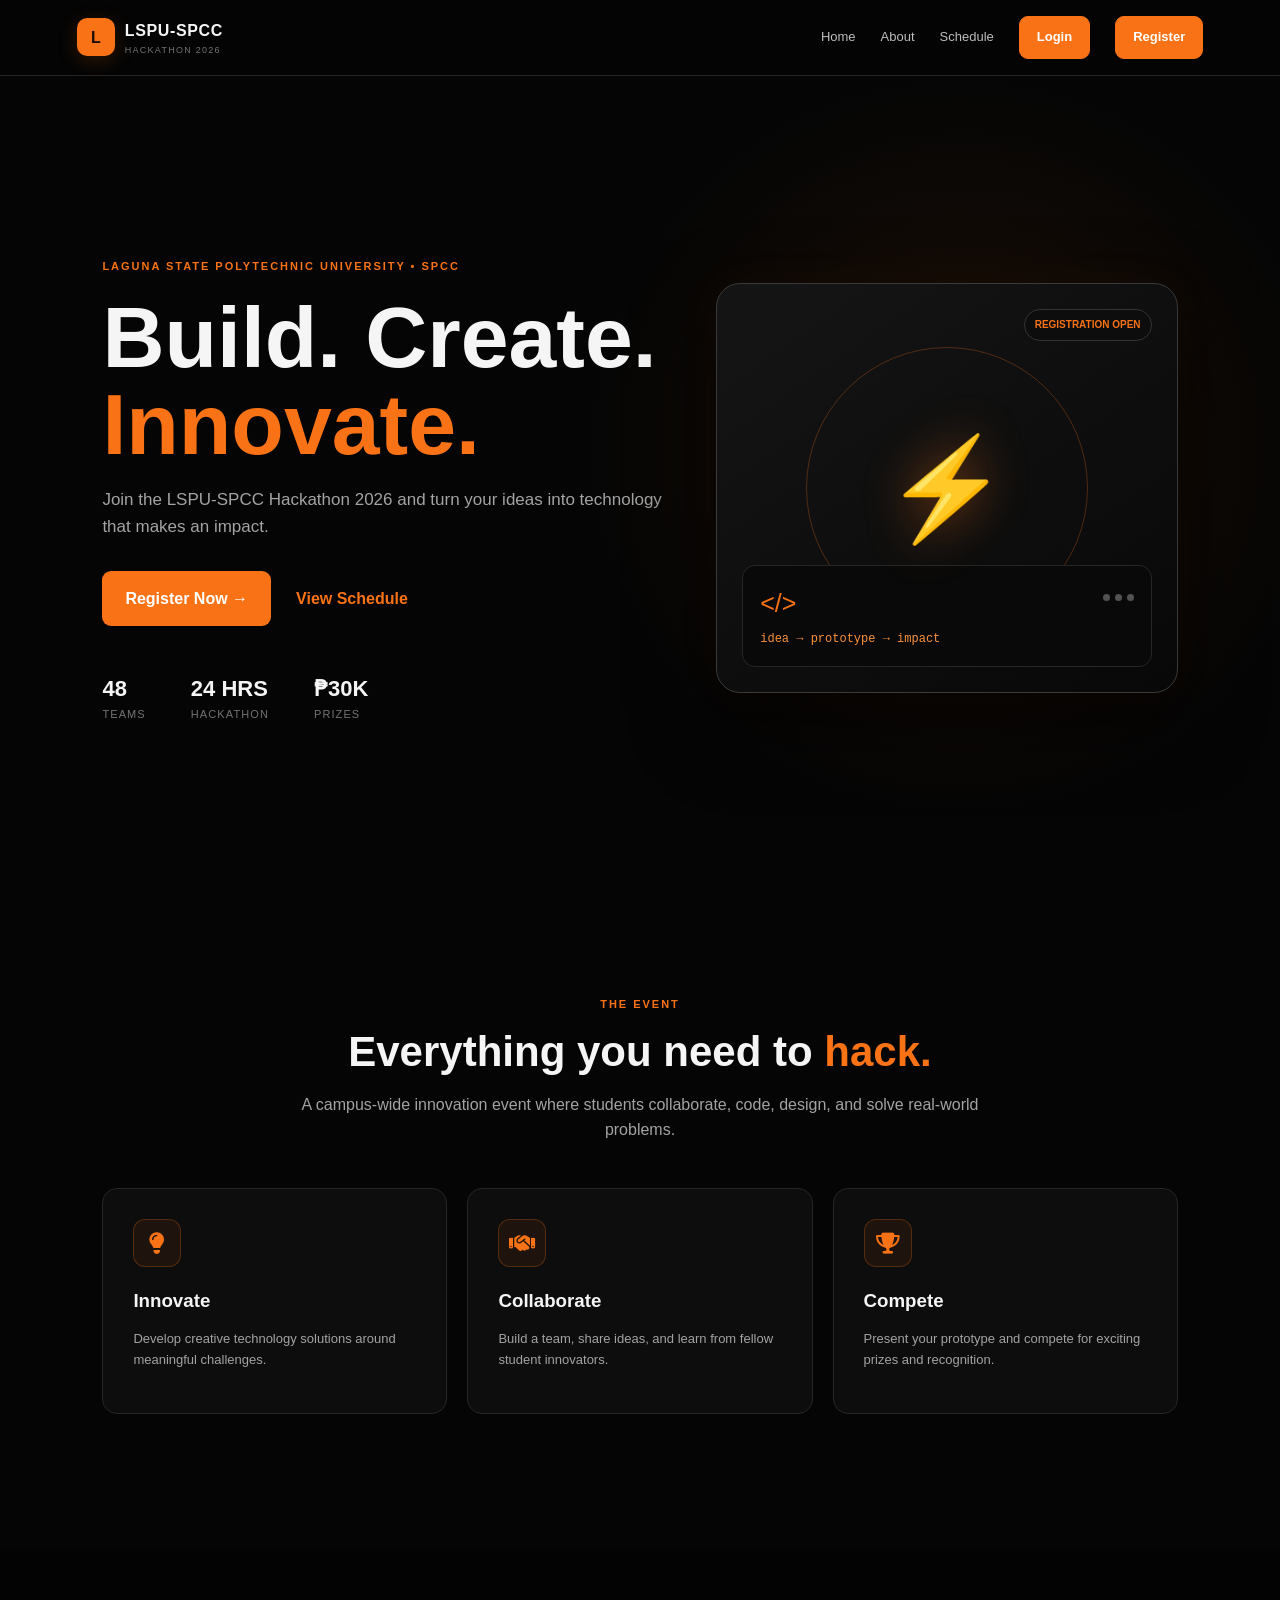
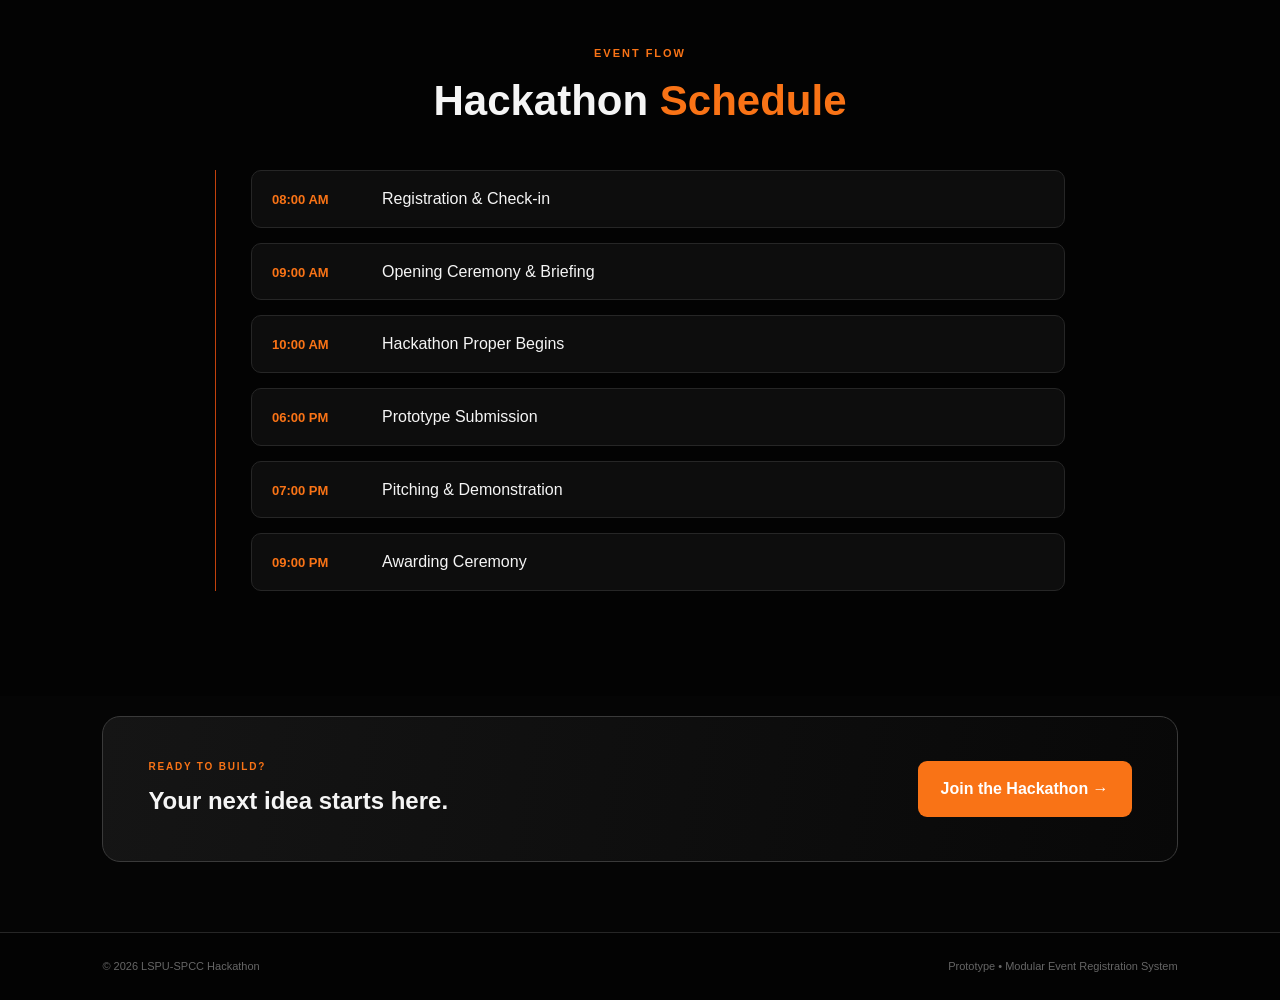
==== commit a1e5bfea: "Refactor navbar structure for better readability" ====
--- a/index.html
+++ b/index.html
@@ -9,10 +9,14 @@
 <link rel="stylesheet" href="https://cdnjs.cloudflare.com/ajax/libs/font-awesome/6.5.2/css/all.min.css">
 </head>
 <body>
-<nav class="navbar">
-  <div class="brand"><span class="brand-mark">L</span><div><b>LSPU-SPCC</b><small>HACKATHON 2026</small></div></div>
-  <div class="nav-links"><a href="#home">Home</a><a href="#about">About</a><a href="#schedule">Schedule</a><a href="login.html" class="btn btn-outline">Login</a><a href="register.html" class="btn">Register</a></div>
-</nav>
+  <nav class="navbar">
+    <div class="brand"><span class="brand-mark">L</span><div><b>LSPU-SPCC</b><small>HACKATHON 2026</small></div></div>
+    <div class="nav-links">
+      <a href="#home">Home</a>
+      <a href="#about">About</a>
+      <a href="#schedule">Schedule</a><a href="login.html" class="btn btn-outline">Login</a>
+      <a href="register.html" class="btn">Register</a></div>
+  </nav>
 
 <main>
 <section id="home" class="hero">
--- a/style.css
+++ b/style.css
@@ -593,9 +593,32 @@
 }
 
 .feature-card .icon {
+    width: 48px;
+    height: 48px;
+
+    display: grid;
+    place-items: center;
+
+    margin-bottom: 18px;
+
+    border: 1px solid rgba(249, 115, 22, 0.25);
+    border-radius: 12px;
+
+    background: rgba(249, 115, 22, 0.07);
+
     color: var(--accent);
 
-    font-size: 28px;
+    font-size: 21px;
+
+    transition: .2s ease;
+}
+
+.feature-card:hover .icon {
+    background: var(--accent);
+    color: #2A1004;
+    border-color: var(--accent);
+
+    transform: translateY(-2px);
 }
 
 .feature-card h3 {
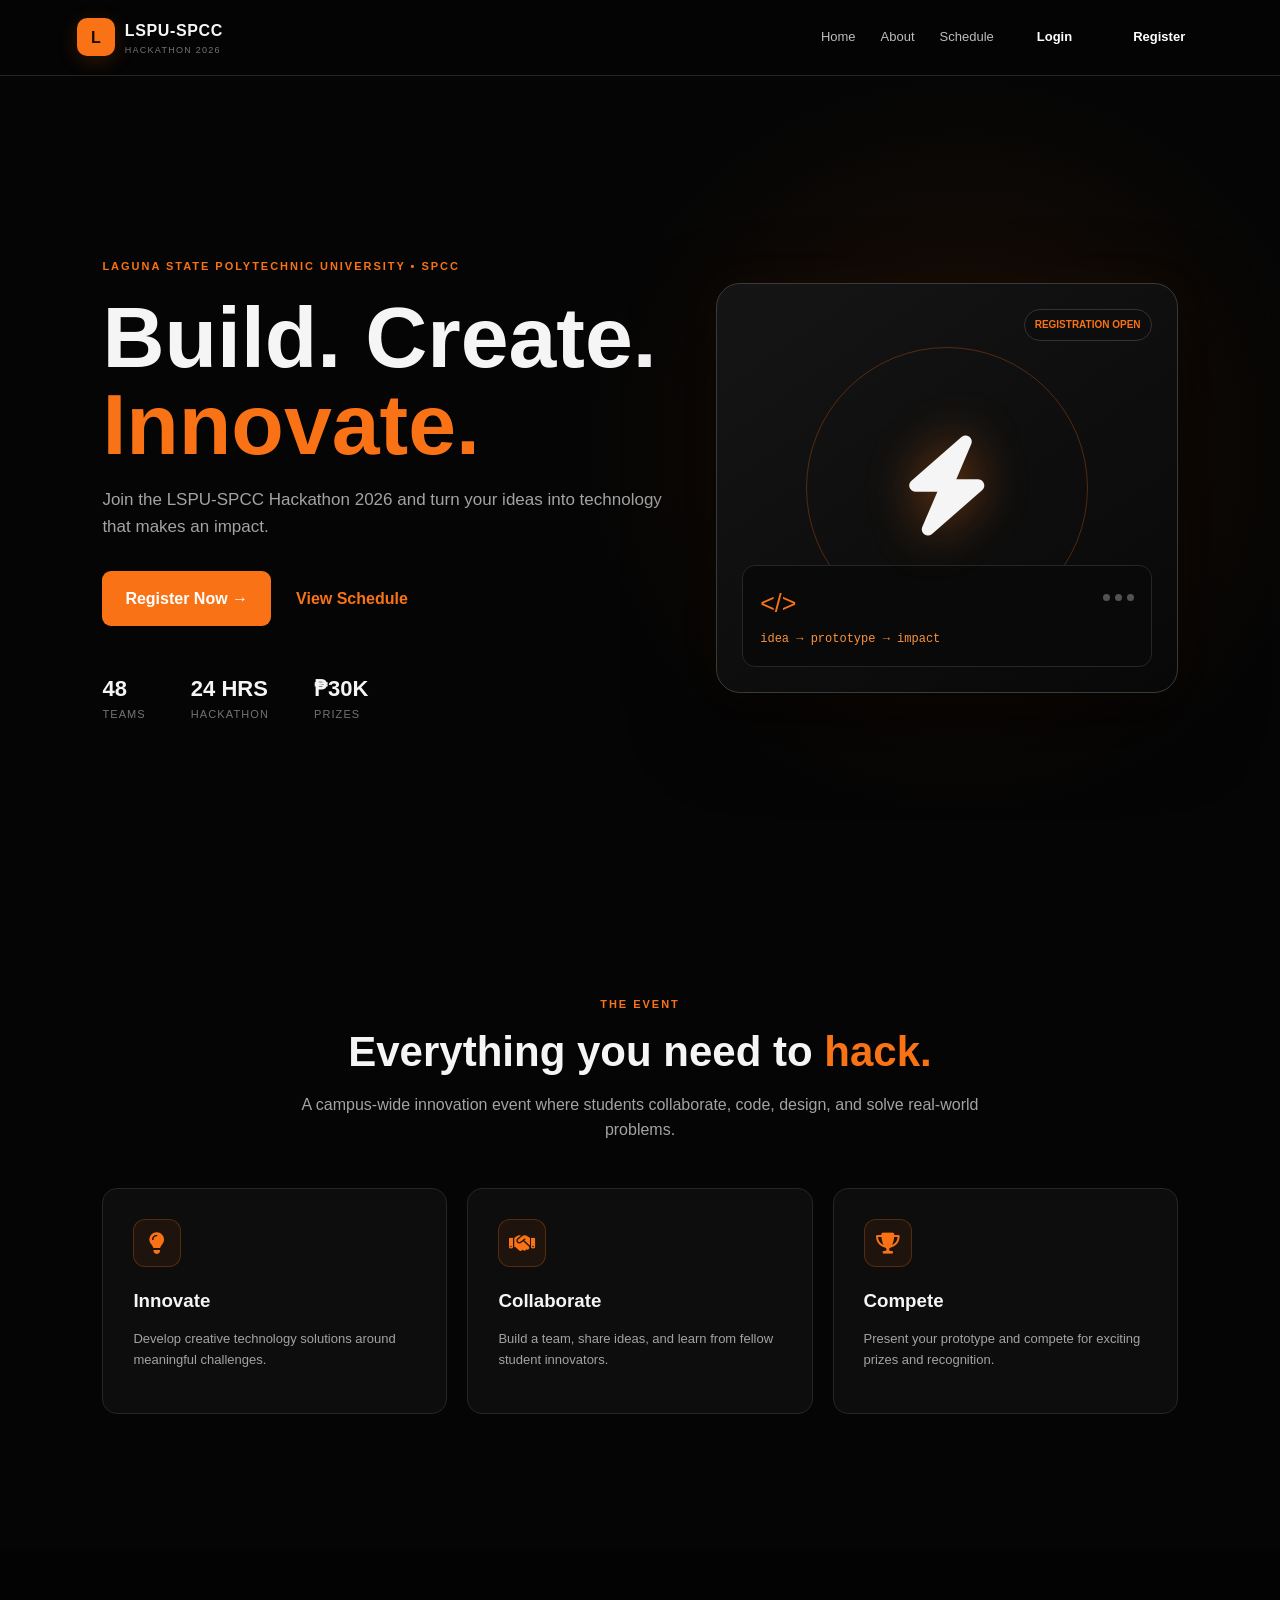
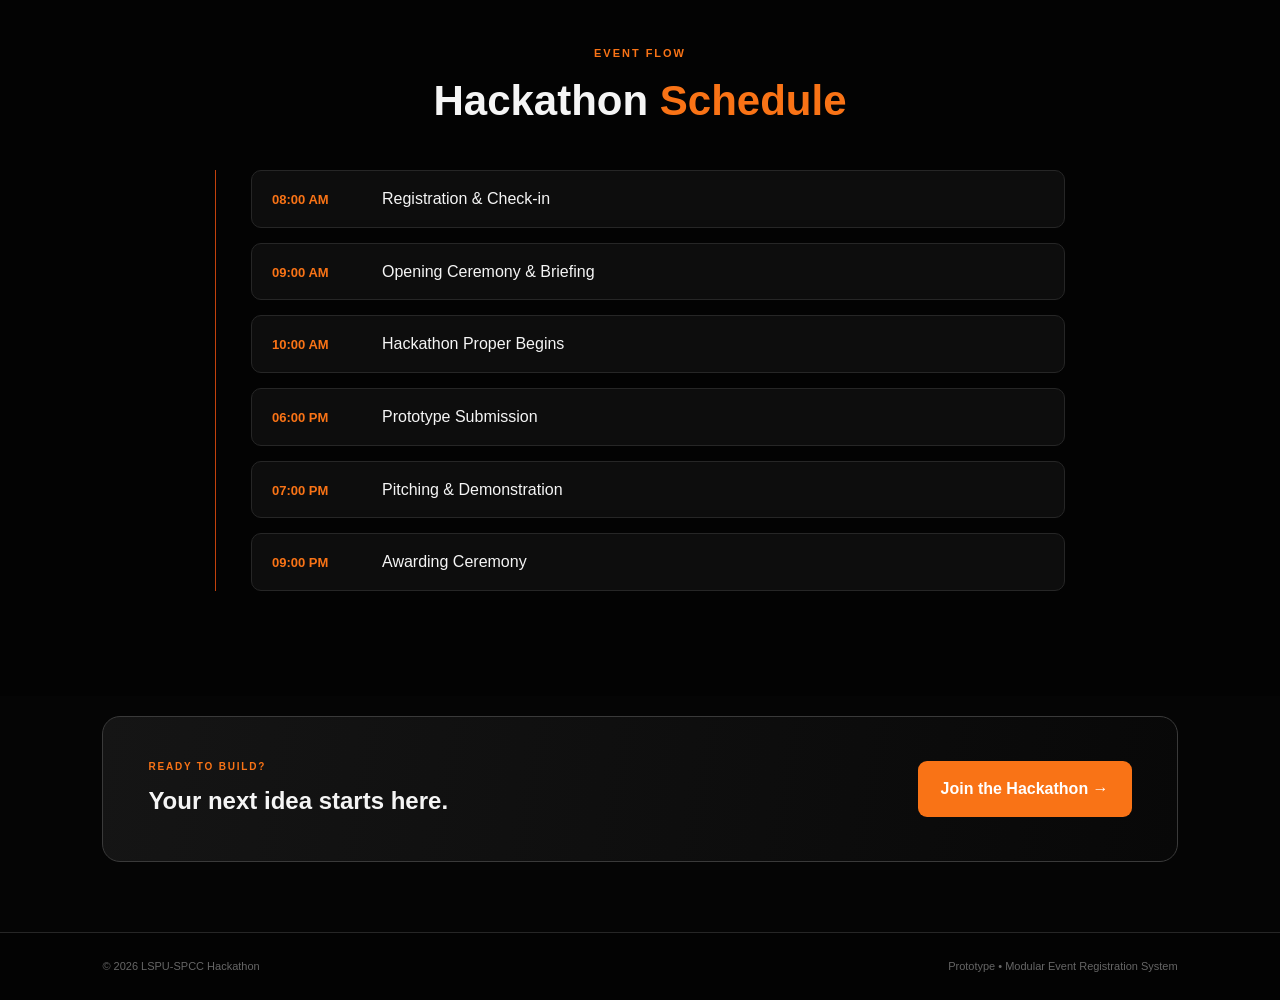
==== commit 5b79b84a: "Add icon to hero orbit section in index.html" ====
--- a/index.html
+++ b/index.html
@@ -30,7 +30,9 @@
   <div class="hero-card">
     <div class="floating-tag">REGISTRATION OPEN</div>
     <div class="code-window"><span>&lt;/&gt;</span><div><i></i><i></i><i></i></div><p>idea → prototype → impact</p></div>
-    <div class="hero-orbit">⚡</div>
+     <div class="hero-orbit">
+        <i class="fa-solid fa-bolt"></i>
+    </div>
   </div>
 </section>
 <section id="about" class="section">
--- a/style.css
+++ b/style.css
@@ -62,7 +62,6 @@
 
 .navbar {
     height: 76px;
-
     display: flex;
     align-items: center;
     justify-content: space-between;
@@ -70,7 +69,6 @@
     padding: 0 6%;
 
     background: rgba(5, 5, 5, 0.96);
-
     border-bottom: 1px solid var(--line);
 
     backdrop-filter: blur(12px);
@@ -101,7 +99,6 @@
     border-radius: 10px;
 
     background: var(--accent);
-
     color: #1A0B02;
 
     font-weight: 800;
@@ -111,7 +108,7 @@
 
 .brand b {
     display: block;
-    letter-spacing: .04em;
+    letter-spacing: 0.04em;
 }
 
 .brand small {
@@ -120,8 +117,7 @@
     color: #737373;
 
     font-size: 9px;
-
-    letter-spacing: .14em;
+    letter-spacing: 0.14em;
 }
 
 
@@ -135,12 +131,11 @@
     gap: 25px;
 
     color: #BDBDBD;
-
     font-size: 13px;
 }
 
 .nav-links a {
-    transition: .2s ease;
+    transition: 0.2s ease;
 }
 
 .nav-links a:hover,
@@ -149,10 +144,10 @@
     color: var(--accent-light);
 }
 
-/* =========================================================
-   BUTTON
-   ========================================================= */
-
+
+/* =========================================================
+   GENERAL BUTTON
+   ========================================================= */
 
 .btn {
     display: inline-block;
@@ -170,63 +165,45 @@
     cursor: pointer;
 
     transition:
-        transform .2s ease,
-        background .2s ease,
-        color .2s ease,
-        border-color .2s ease;
+        transform 0.2s ease,
+        background 0.2s ease,
+        color 0.2s ease,
+        border-color 0.2s ease;
 }
 
 .btn:hover {
     transform: translateY(-2px);
 
     background: var(--accent-light);
-
     color: #2A1004;
 }
 
 
 /* =========================================================
-   REGISTER NAV BUTTON
+   NAVBAR BUTTONS
    ========================================================= */
 
 .nav-links a.btn,
-.nav-links a.btn.active {
-    color: #FFFFFF !important;
-
-    background: var(--accent);
-
-    border-color: var(--accent);
+.nav-links a.btn-outline {
+    background: transparent;
+
+    color: #FFFFFF;
+
+    border: 1px solid transparent;
+    border-radius: 9px;
+
+    padding: 10px 17px;
 }
 
 .nav-links a.btn:hover,
-.nav-links a.btn.active:hover {
-    color: #2A1004 !important;
-
+.nav-links a.btn-outline:hover {
     background: var(--accent-light);
 
+    color: #2A1004;
+
     border-color: var(--accent-light);
 
     transform: translateY(-2px);
-}
-
-/* =========================================================
-   OUTLINE BUTTON
-   ========================================================= */
-
-.btn-outline {
-    background: transparent;
-
-    color: var(--text);
-
-    border: 1px solid var(--line-light);
-}
-
-.btn-outline:hover {
-    background: var(--accent);
-
-    border-color: var(--accent);
-
-    color: #2A1004;
 }
 
 
@@ -247,8 +224,7 @@
     min-height: calc(100vh - 76px);
 
     display: grid;
-
-    grid-template-columns: 1.1fr .9fr;
+    grid-template-columns: 1.1fr 0.9fr;
 
     align-items: center;
 
@@ -274,10 +250,9 @@
     color: var(--accent);
 
     font-size: 11px;
-
     font-weight: 800;
 
-    letter-spacing: .18em;
+    letter-spacing: 0.18em;
 }
 
 
@@ -317,7 +292,6 @@
 
 .hero-actions {
     display: flex;
-
     align-items: center;
 
     gap: 25px;
@@ -330,7 +304,7 @@
 
     font-weight: 600;
 
-    transition: .2s ease;
+    transition: 0.2s ease;
 }
 
 .text-link:hover {
@@ -364,8 +338,7 @@
     font-size: 11px;
 
     text-transform: uppercase;
-
-    letter-spacing: .1em;
+    letter-spacing: 0.1em;
 }
 
 
@@ -384,7 +357,6 @@
     overflow: hidden;
 
     border: 1px solid var(--line-light);
-
     border-radius: 24px;
 
     background:
@@ -437,7 +409,6 @@
     padding: 7px 10px;
 
     border-radius: 30px;
-
     border: 1px solid #333333;
 
     background: #0D0D0D;
@@ -445,7 +416,6 @@
     color: var(--accent);
 
     font-size: 10px;
-
     font-weight: 800;
 }
 
@@ -464,7 +434,6 @@
     padding: 17px;
 
     border: 1px solid var(--line);
-
     border-radius: 13px;
 
     background: #090909;
@@ -499,7 +468,6 @@
     color: var(--accent-light);
 
     font-family: monospace;
-
     font-size: 12px;
 }
 
@@ -578,9 +546,9 @@
     padding: 30px;
 
     transition:
-        transform .2s ease,
-        border-color .2s ease,
-        box-shadow .2s ease;
+        transform 0.2s ease,
+        border-color 0.2s ease,
+        box-shadow 0.2s ease;
 }
 
 .feature-card:hover {
@@ -610,12 +578,14 @@
 
     font-size: 21px;
 
-    transition: .2s ease;
+    transition: 0.2s ease;
 }
 
 .feature-card:hover .icon {
     background: var(--accent);
+
     color: #2A1004;
+
     border-color: var(--accent);
 
     transform: translateY(-2px);
@@ -652,7 +622,6 @@
     padding: 15px 20px;
 
     border: 1px solid var(--line);
-
     border-radius: 10px;
 
     background: var(--panel);
@@ -679,12 +648,10 @@
     padding: 35px 45px;
 
     display: flex;
-
     align-items: center;
     justify-content: space-between;
 
     border: 1px solid var(--line-light);
-
     border-radius: 18px;
 
     background:
@@ -712,7 +679,6 @@
     padding: 25px 8%;
 
     display: flex;
-
     justify-content: space-between;
 
     border-top: 1px solid var(--line);
@@ -758,13 +724,12 @@
     padding: 42px;
 
     border: 1px solid var(--line-light);
-
     border-radius: 22px;
 
     background: #0B0B0B;
 
     box-shadow:
-        0 25px 70px rgba(0, 0, 0, .75);
+        0 25px 70px rgba(0, 0, 0, 0.75);
 }
 
 .auth-box::before {
@@ -787,7 +752,7 @@
         );
 
     box-shadow:
-        0 0 18px rgba(249, 115, 22, .50);
+        0 0 18px rgba(249, 115, 22, 0.50);
 }
 
 .auth-box.wide {
@@ -851,7 +816,6 @@
     color: #D4D4D4;
 
     font-size: 12px;
-
     font-weight: 600;
 }
 
@@ -861,16 +825,14 @@
     padding: 13px 14px;
 
     border: 1px solid var(--line);
-
     border-radius: 10px;
 
     outline: none;
 
     background: #070707;
-
     color: var(--text);
 
-    transition: .25s ease;
+    transition: 0.25s ease;
 }
 
 input::placeholder {
@@ -883,7 +845,7 @@
     background: #0D0D0D;
 
     box-shadow:
-        0 0 0 3px rgba(249, 115, 22, .10);
+        0 0 0 3px rgba(249, 115, 22, 0.10);
 }
 
 .form-grid {
@@ -911,7 +873,6 @@
     padding: 14px;
 
     border: none;
-
     border-radius: 10px;
 
     background:
@@ -924,15 +885,14 @@
     color: #FFFFFF;
 
     font-size: 15px;
-
     font-weight: 800;
 
     cursor: pointer;
 
     box-shadow:
-        0 8px 25px rgba(249, 115, 22, .18);
-
-    transition: .25s ease;
+        0 8px 25px rgba(249, 115, 22, 0.18);
+
+    transition: 0.25s ease;
 }
 
 .btn-full:hover {
@@ -948,7 +908,7 @@
     color: #2A1004;
 
     box-shadow:
-        0 12px 30px rgba(249, 115, 22, .30);
+        0 12px 30px rgba(249, 115, 22, 0.30);
 }
 
 
@@ -980,8 +940,7 @@
 
     padding: 12px;
 
-    border: 1px solid rgba(249, 115, 22, .18);
-
+    border: 1px solid rgba(249, 115, 22, 0.18);
     border-radius: 10px;
 
     background: #0D0D0D;
@@ -1067,7 +1026,6 @@
     padding: 8px 12px;
 
     border: 1px solid rgba(74, 222, 128, 0.35);
-
     border-radius: 20px;
 
     background: rgba(74, 222, 128, 0.07);
@@ -1092,8 +1050,7 @@
     color: #737373;
 
     font-size: 10px;
-
-    letter-spacing: .1em;
+    letter-spacing: 0.1em;
 }
 
 .dash-card b {
@@ -1141,7 +1098,6 @@
     justify-content: space-between;
 
     margin-bottom: 10px;
-
     padding-bottom: 15px;
 
     border-bottom: 1px solid var(--line);
@@ -1161,11 +1117,10 @@
 .badge {
     padding: 5px 8px;
 
-    border: 1px solid rgba(249, 115, 22, .25);
-
+    border: 1px solid rgba(249, 115, 22, 0.25);
     border-radius: 5px;
 
-    background: rgba(249, 115, 22, .07);
+    background: rgba(249, 115, 22, 0.07);
 
     color: var(--accent-light);
 
@@ -1191,10 +1146,9 @@
     padding: 18px;
 
     border: 1px solid var(--line);
-
     border-radius: 10px;
 
-    transition: .2s ease;
+    transition: 0.2s ease;
 }
 
 .action-grid a:hover {
@@ -1202,7 +1156,7 @@
 
     border-color: var(--accent);
 
-    background: rgba(249, 115, 22, .04);
+    background: rgba(249, 115, 22, 0.04);
 }
 
 .action-grid strong {
@@ -1228,7 +1182,6 @@
     justify-content: space-between;
 
     margin: 0;
-
     padding: 10px 0;
 
     border-bottom: 1px solid var(--line);
@@ -1257,7 +1210,7 @@
 .reservation-layout {
     display: grid;
 
-    grid-template-columns: 1.2fr .8fr;
+    grid-template-columns: 1.2fr 0.8fr;
 
     gap: 20px;
 }
@@ -1284,7 +1237,7 @@
 
     cursor: pointer;
 
-    transition: .2s ease;
+    transition: 0.2s ease;
 }
 
 .calendar-head button:hover {
@@ -1325,14 +1278,13 @@
     place-items: center;
 
     border: 1px solid var(--line);
-
     border-radius: 8px;
 
     background: #090909;
 
     color: #A3A3A3;
 
-    transition: .2s ease;
+    transition: 0.2s ease;
 }
 
 .calendar button {
@@ -1342,7 +1294,7 @@
 .calendar button:hover {
     border-color: var(--accent);
 
-    background: rgba(249, 115, 22, .05);
+    background: rgba(249, 115, 22, 0.05);
 
     color: var(--accent-light);
 }
@@ -1357,7 +1309,7 @@
     font-weight: 800;
 
     box-shadow:
-        0 5px 18px rgba(249, 115, 22, .18);
+        0 5px 18px rgba(249, 115, 22, 0.18);
 }
 
 
@@ -1381,7 +1333,6 @@
     padding: 13px;
 
     border: 1px solid var(--line);
-
     border-radius: 8px;
 
     background: #090909;
@@ -1392,14 +1343,14 @@
 
     cursor: pointer;
 
-    transition: .2s ease;
+    transition: 0.2s ease;
 }
 
 .slots button:hover,
 .slots button.selected {
     border-color: var(--accent);
 
-    background: rgba(249, 115, 22, .07);
+    background: rgba(249, 115, 22, 0.07);
 
     color: var(--accent-light);
 }
@@ -1411,7 +1362,7 @@
 }
 
 .slots .taken {
-    opacity: .4;
+    opacity: 0.4;
 
     cursor: not-allowed;
 }
@@ -1493,6 +1444,7 @@
 
 .table-panel {
     overflow: auto;
+
     margin-top: 25px;
 }
 
@@ -1518,7 +1470,7 @@
 
     font-size: 10px;
 
-    letter-spacing: .08em;
+    letter-spacing: 0.08em;
 }
 
 
@@ -1530,7 +1482,6 @@
 
     .navbar {
         height: auto;
-
         min-height: 76px;
 
         flex-wrap: wrap;
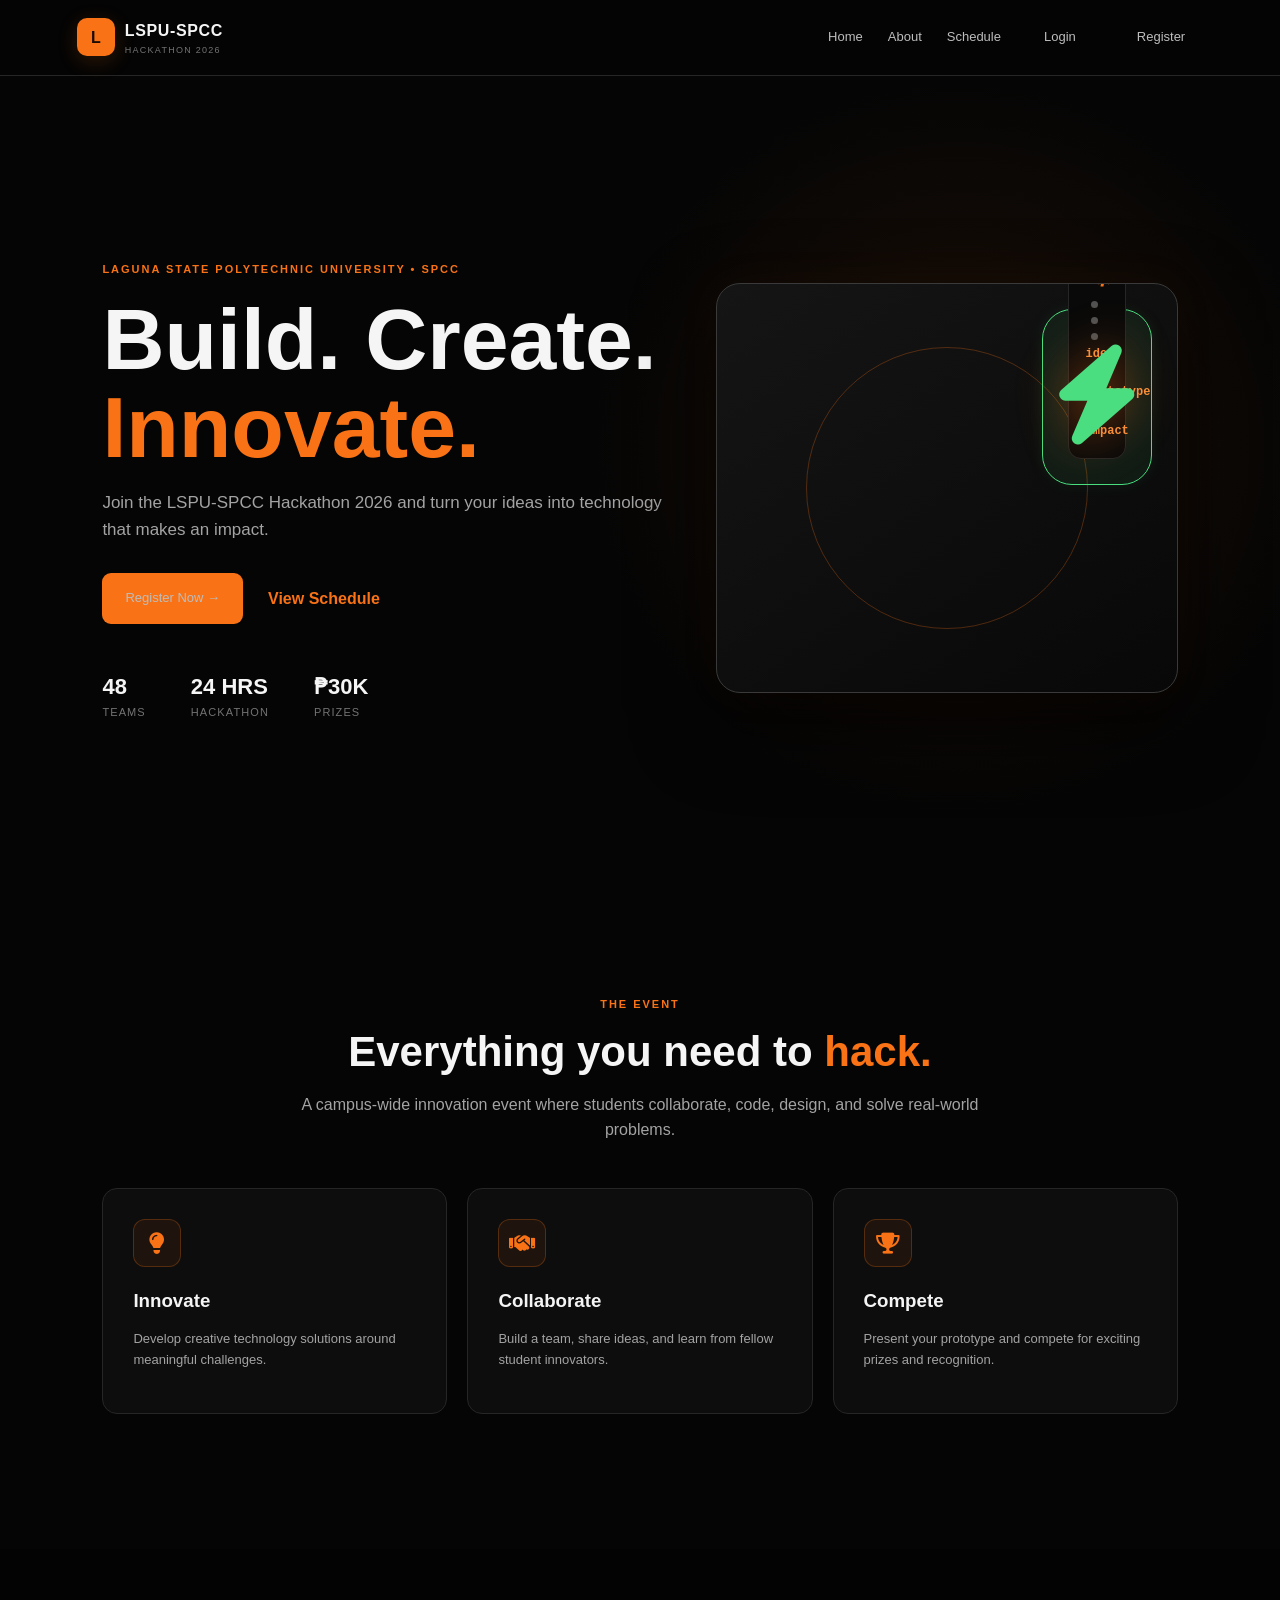
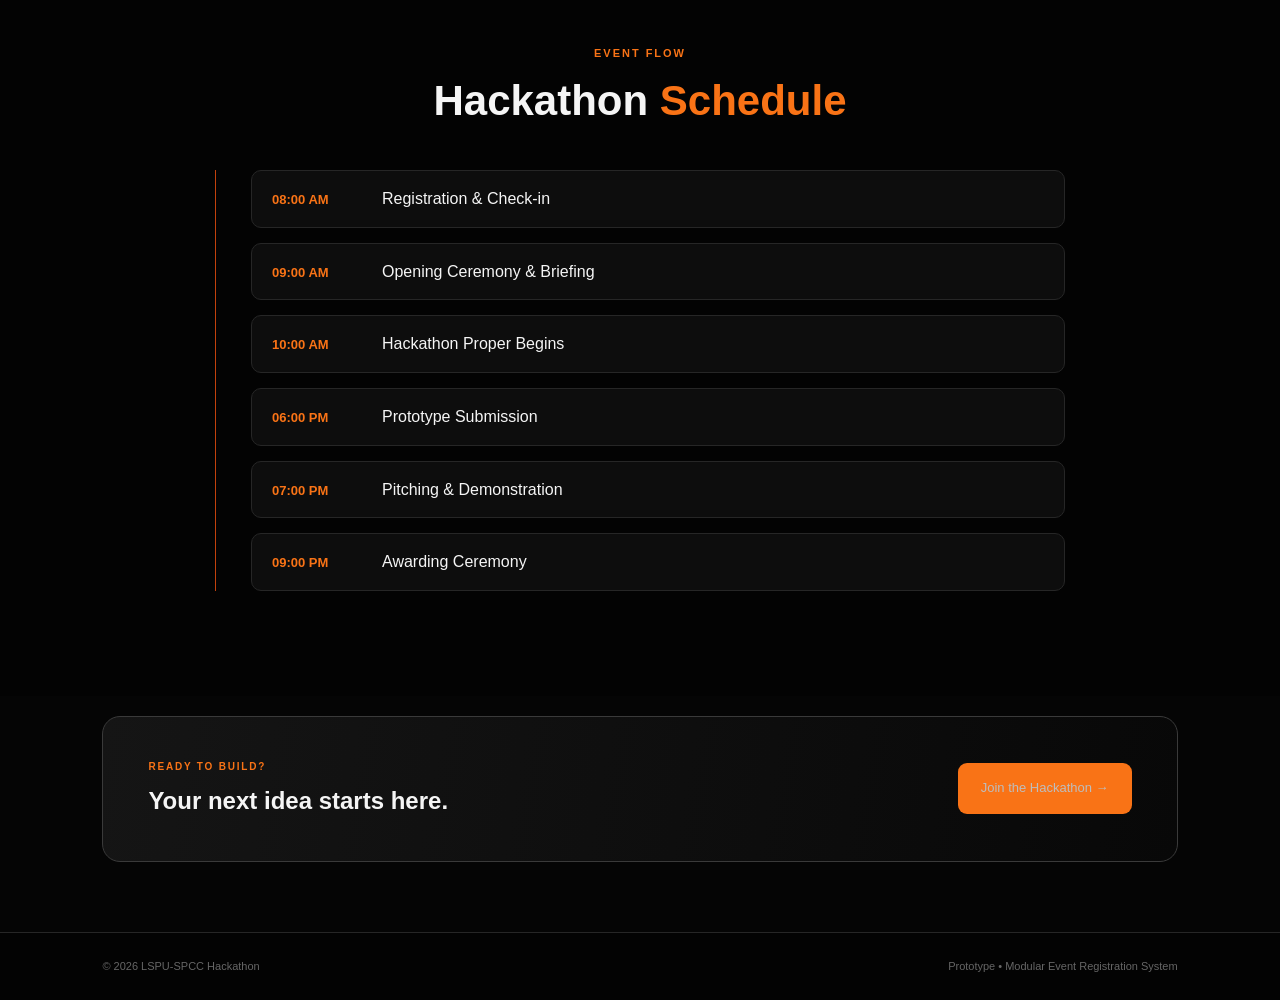
==== commit ff9076de: "Refactor HTML structure for hero section" ====
--- a/index.html
+++ b/index.html
@@ -24,11 +24,14 @@
     <span class="eyebrow">LAGUNA STATE POLYTECHNIC UNIVERSITY • SPCC</span>
     <h1>Build. Create.<br><span>Innovate.</span></h1>
     <p>Join the LSPU-SPCC Hackathon 2026 and turn your ideas into technology that makes an impact.</p>
-    <div class="hero-actions"><a href="register.html" class="btn btn-lg">Register Now →</a><a href="#schedule" class="text-link">View Schedule</a></div>
-    <div class="stats"><div><b>48</b><span>Teams</span></div><div><b>24 HRS</b><span>Hackathon</span></div><div><b>₱30K</b><span>Prizes</span></div></div>
+    <div class="hero-actions"><a href="register.html" class="btn btn-lg">Register Now →</a>
+      <a href="#schedule" class="text-link">View Schedule</a>
+    </div>
+    <div class="stats"><div><b>48</b>
+      <span>Teams</span></div><div><b>24 HRS</b><span>Hackathon</span></div><div><b>₱30K</b><span>Prizes</span></div></div>
   </div>
   <div class="hero-card">
-    <div class="floating-tag">REGISTRATION OPEN</div>
+     <div class="floating-tag" style="color: #4ADE80 !important;">
     <div class="code-window"><span>&lt;/&gt;</span><div><i></i><i></i><i></i></div><p>idea → prototype → impact</p></div>
      <div class="hero-orbit">
         <i class="fa-solid fa-bolt"></i>
--- a/style.css
+++ b/style.css
@@ -158,10 +158,11 @@
     padding: 10px 17px;
 
     background: var(--accent);
-    color: #FFFFFF;
-
-    font-weight: 700;
-
+    color: #BDBDBD !important;
+
+    font-weight: 300;
+    font-size: 13px;
+   
     cursor: pointer;
 
     transition:
@@ -185,24 +186,19 @@
 
 .nav-links a.btn,
 .nav-links a.btn-outline {
-    background: transparent;
-
-    color: #FFFFFF;
-
-    border: 1px solid transparent;
+    background: transparent !important;
+    color: #BDBDBD !important;
+    border: 1px solid transparent !important;
     border-radius: 9px;
-
     padding: 10px 17px;
+    box-shadow: none;
 }
 
 .nav-links a.btn:hover,
 .nav-links a.btn-outline:hover {
-    background: var(--accent-light);
-
-    color: #2A1004;
-
-    border-color: var(--accent-light);
-
+    background: var(--accent) !important;
+    color: #FFFFFF !important;
+    border-color: var(--accent) !important;
     transform: translateY(-2px);
 }
 
@@ -394,10 +390,8 @@
             0 0 25px rgba(249, 115, 22, 0.45)
         );
 }
-
-
-/* =========================================================
-   FLOATING TAG
+/* =========================================================
+   REGISTRATION STATUS
    ========================================================= */
 
 .floating-tag {
@@ -408,18 +402,18 @@
 
     padding: 7px 10px;
 
+    border: 1px solid #4ADE80;
     border-radius: 30px;
-    border: 1px solid #333333;
-
-    background: #0D0D0D;
-
-    color: var(--accent);
+
+    background: rgba(74, 222, 128, 0.07);
+
+    color: #4ADE80 !important;
 
     font-size: 10px;
     font-weight: 800;
-}
-
-
+
+    box-shadow: 0 0 15px rgba(74, 222, 128, 0.08);
+}
 /* =========================================================
    CODE WINDOW
    ========================================================= */
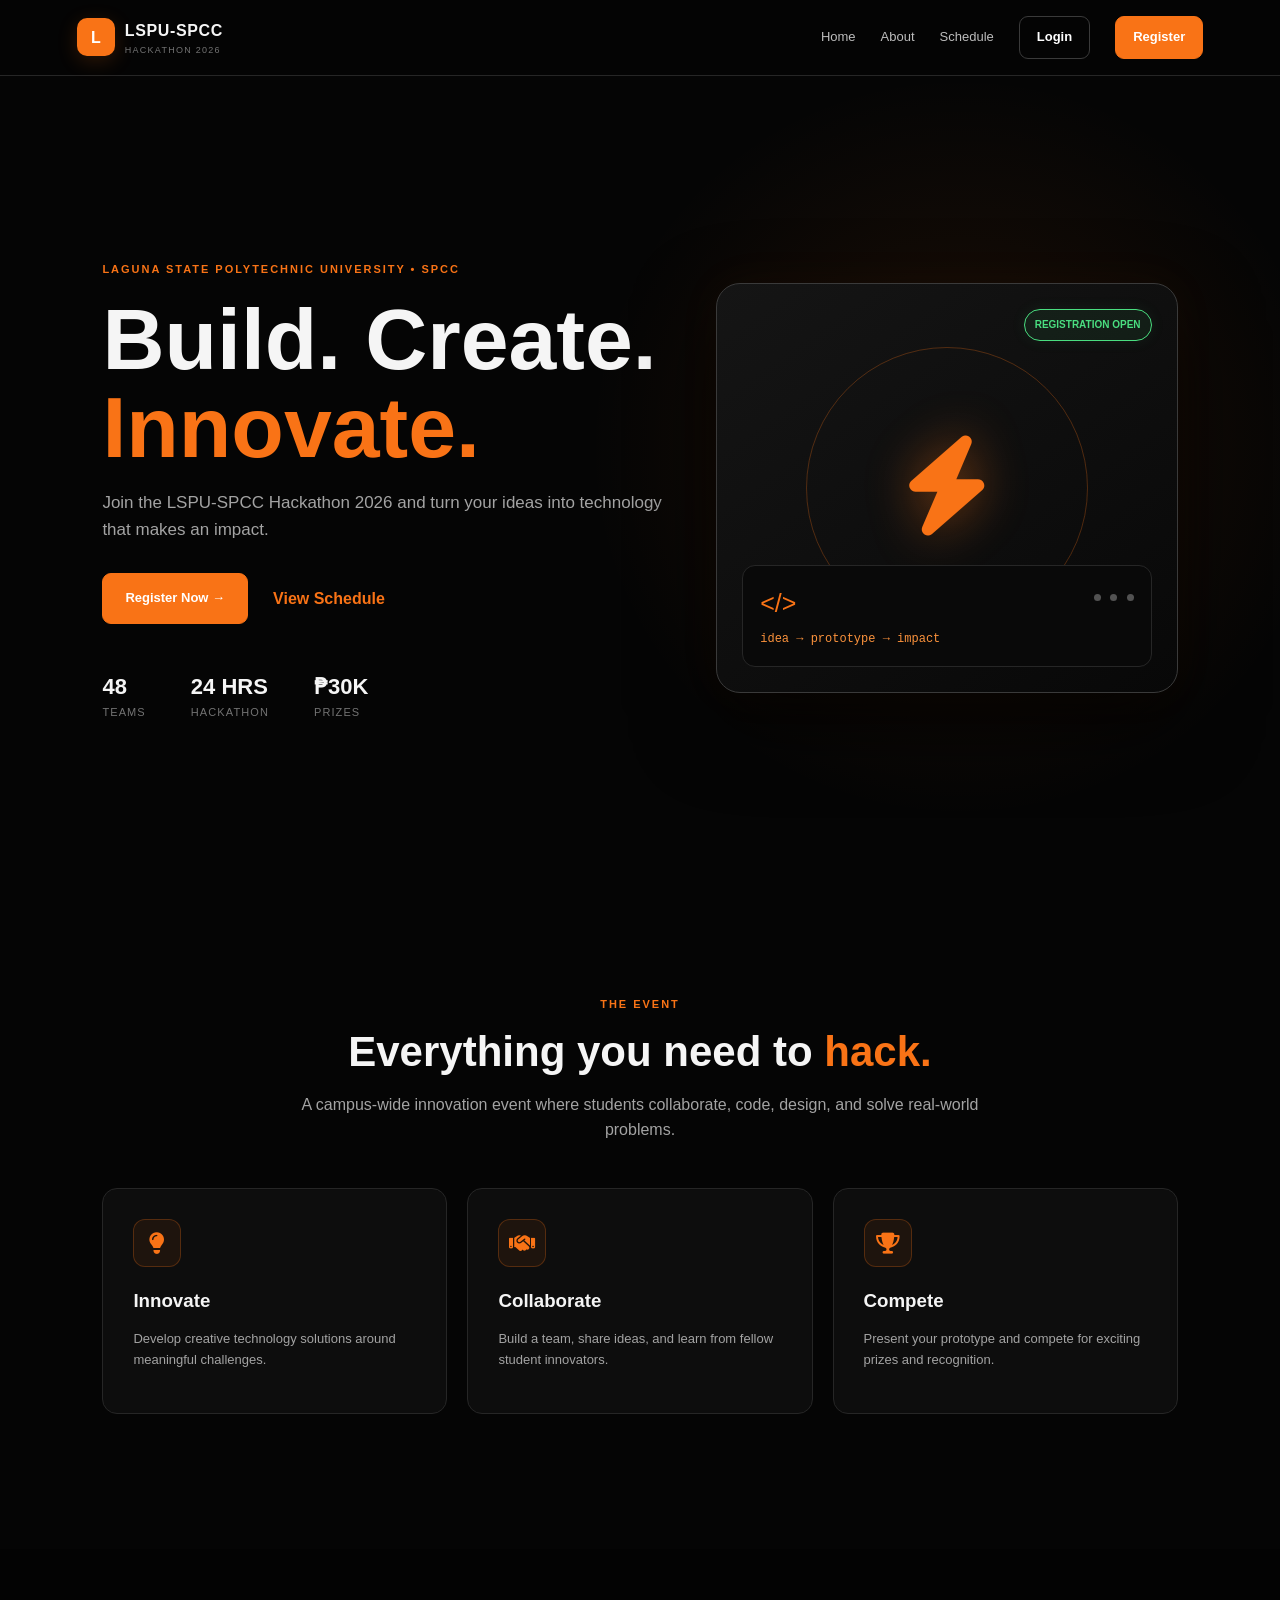
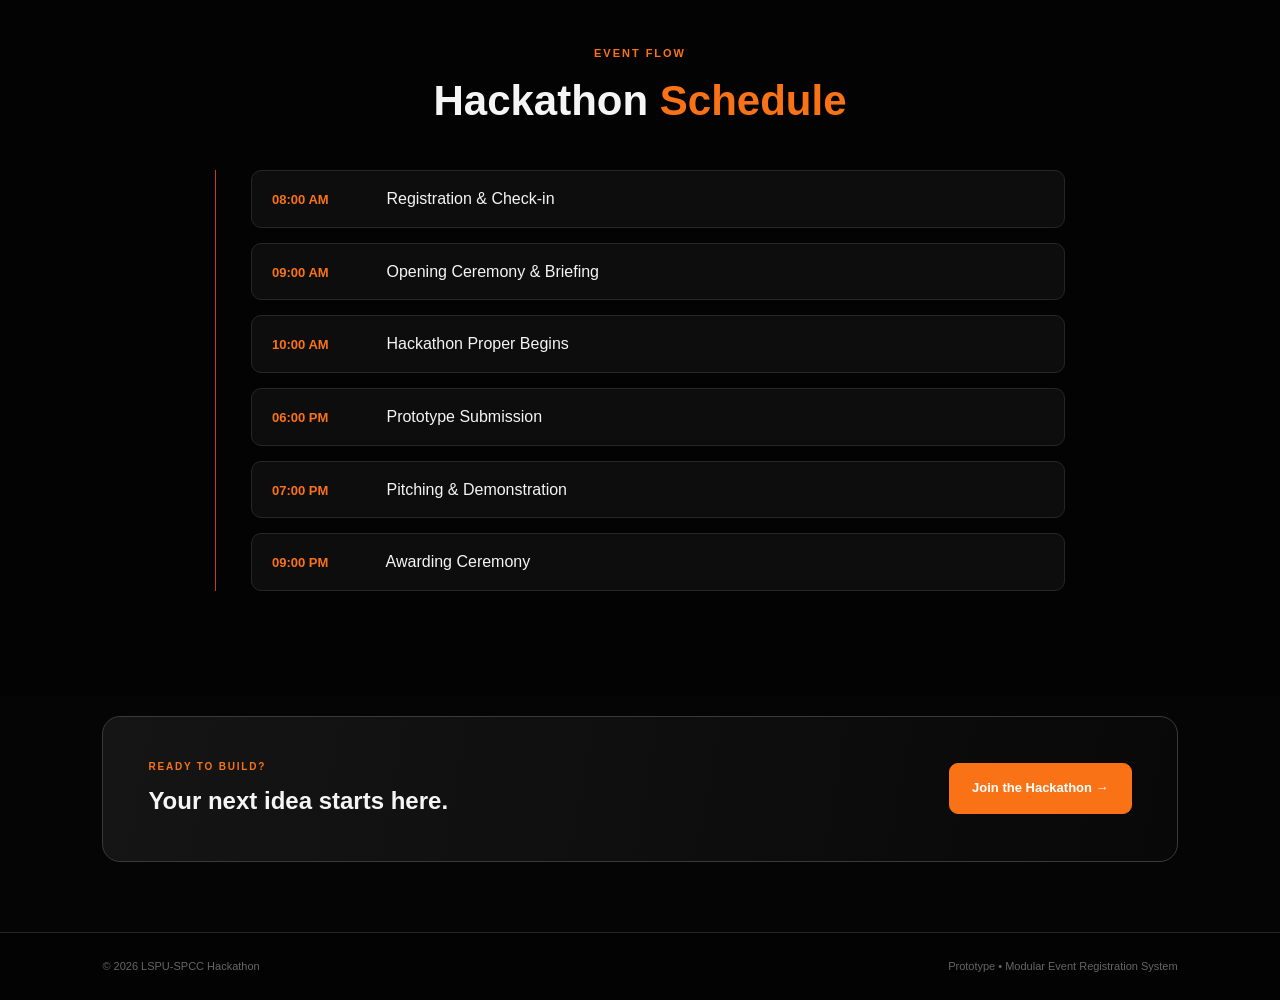
==== commit a90c5457: "Refactor index.html structure and content Updated the structure of the index.html file, including na" ====
--- a/index.html
+++ b/index.html
@@ -1,112 +1,404 @@
 <!DOCTYPE html>
 <html lang="en">
+
 <head>
-<meta charset="UTF-8">
-<meta name="viewport" content="width=device-width, initial-scale=1.0">
-<title>LSPU-SPCC Hackathon 2026</title>
-
-<link rel="stylesheet" href="style.css">
-<link rel="stylesheet" href="https://cdnjs.cloudflare.com/ajax/libs/font-awesome/6.5.2/css/all.min.css">
+    <meta charset="UTF-8">
+    <meta name="viewport" content="width=device-width, initial-scale=1.0">
+
+    <title>LSPU-SPCC Hackathon 2026</title>
+
+    <!-- Main CSS -->
+    <link rel="stylesheet" href="style.css">  
+
+    <!-- Font Awesome -->
+    <link
+        rel="stylesheet"
+        href="https://cdnjs.cloudflare.com/ajax/libs/font-awesome/6.5.2/css/all.min.css"
+    >
 </head>
+
 <body>
-  <nav class="navbar">
-    <div class="brand"><span class="brand-mark">L</span><div><b>LSPU-SPCC</b><small>HACKATHON 2026</small></div></div>
-    <div class="nav-links">
-      <a href="#home">Home</a>
-      <a href="#about">About</a>
-      <a href="#schedule">Schedule</a><a href="login.html" class="btn btn-outline">Login</a>
-      <a href="register.html" class="btn">Register</a></div>
-  </nav>
-
-<main>
-<section id="home" class="hero">
-  <div class="hero-copy">
-    <span class="eyebrow">LAGUNA STATE POLYTECHNIC UNIVERSITY • SPCC</span>
-    <h1>Build. Create.<br><span>Innovate.</span></h1>
-    <p>Join the LSPU-SPCC Hackathon 2026 and turn your ideas into technology that makes an impact.</p>
-    <div class="hero-actions"><a href="register.html" class="btn btn-lg">Register Now →</a>
-      <a href="#schedule" class="text-link">View Schedule</a>
-    </div>
-    <div class="stats"><div><b>48</b>
-      <span>Teams</span></div><div><b>24 HRS</b><span>Hackathon</span></div><div><b>₱30K</b><span>Prizes</span></div></div>
-  </div>
-  <div class="hero-card">
-     <div class="floating-tag" style="color: #4ADE80 !important;">
-    <div class="code-window"><span>&lt;/&gt;</span><div><i></i><i></i><i></i></div><p>idea → prototype → impact</p></div>
-     <div class="hero-orbit">
-        <i class="fa-solid fa-bolt"></i>
-    </div>
-  </div>
-</section>
-<section id="about" class="section">
-  <div class="section-heading">
-    <span class="eyebrow">THE EVENT</span>
-
-    <h2>Everything you need to <span>hack.</span></h2>
-
-    <p>
-      A campus-wide innovation event where students collaborate,
-      code, design, and solve real-world problems.
-    </p>
-  </div>
-
-  <div class="cards three">
-
-    <article class="feature-card">
-      <div class="icon">
-        <i class="fa-solid fa-lightbulb" aria-hidden="true"></i>
-      </div>
-
-      <h3>Innovate</h3>
-
-      <p>
-        Develop creative technology solutions around meaningful challenges.
-      </p>
-    </article>
-
-
-    <article class="feature-card">
-      <div class="icon">
-        <i class="fa-solid fa-handshake" aria-hidden="true"></i>
-      </div>
-
-      <h3>Collaborate</h3>
-
-      <p>
-        Build a team, share ideas, and learn from fellow student innovators.
-      </p>
-    </article>
-
-
-    <article class="feature-card">
-      <div class="icon">
-        <i class="fa-solid fa-trophy" aria-hidden="true"></i>
-      </div>
-
-      <h3>Compete</h3>
-
-      <p>
-        Present your prototype and compete for exciting prizes and recognition.
-      </p>
-    </article>
-
-  </div>
-</section>
-
-<section id="schedule" class="section dark-section">
-  <div class="section-heading"><span class="eyebrow">EVENT FLOW</span><h2>Hackathon <span>Schedule</span></h2></div>
-  <div class="timeline">
-    <div><b>08:00 AM</b><span>Registration & Check-in</span></div>
-    <div><b>09:00 AM</b><span>Opening Ceremony & Briefing</span></div>
-    <div><b>10:00 AM</b><span>Hackathon Proper Begins</span></div>
-    <div><b>06:00 PM</b><span>Prototype Submission</span></div>
-    <div><b>07:00 PM</b><span>Pitching & Demonstration</span></div>
-    <div><b>09:00 PM</b><span>Awarding Ceremony</span></div>
-  </div>
-</section>
-
-<section class="cta"><div><span class="eyebrow">READY TO BUILD?</span><h2>Your next idea starts here.</h2></div><a href="register.html" class="btn btn-lg">Join the Hackathon →</a></section>
-</main>
-<footer><span>© 2026 LSPU-SPCC Hackathon</span><span>Prototype • Modular Event Registration System</span></footer>
+
+    <!-- =====================================================
+         NAVBAR
+         ===================================================== -->
+
+    <nav class="navbar">
+
+        <div class="brand">
+
+            <span class="brand-mark">L</span>
+
+            <div>
+                <b>LSPU-SPCC</b>
+                <small>HACKATHON 2026</small>
+            </div>
+
+        </div>
+
+
+        <div class="nav-links">
+
+            <a href="#home">Home</a>
+
+            <a href="#about">About</a>
+
+            <a href="#schedule">Schedule</a>
+
+            <a href="login.html" class="btn btn-outline">
+                Login
+            </a>
+
+            <a href="register.html" class="btn">
+                Register
+            </a>
+
+        </div>
+
+    </nav>
+
+
+    <!-- =====================================================
+         MAIN
+         ===================================================== -->
+
+    <main>
+
+
+        <!-- =================================================
+             HERO
+             ================================================= -->
+
+        <section id="home" class="hero">
+
+            <div class="hero-copy">
+
+                <span class="eyebrow">
+                    LAGUNA STATE POLYTECHNIC UNIVERSITY • SPCC
+                </span>
+
+
+                <h1>
+                    Build. Create.<br>
+                    <span>Innovate.</span>
+                </h1>
+
+
+                <p>
+                    Join the LSPU-SPCC Hackathon 2026 and turn your ideas
+                    into technology that makes an impact.
+                </p>
+
+
+                <div class="hero-actions">
+
+                    <a
+                        href="register.html"
+                        class="btn btn-lg"
+                    >
+                        Register Now →
+                    </a>
+
+                    <a
+                        href="#schedule"
+                        class="text-link"
+                    >
+                        View Schedule
+                    </a>
+
+                </div>
+
+
+                <div class="stats">
+
+                    <div>
+                        <b>48</b>
+                        <span>Teams</span>
+                    </div>
+
+                    <div>
+                        <b>24 HRS</b>
+                        <span>Hackathon</span>
+                    </div>
+
+                    <div>
+                        <b>₱30K</b>
+                        <span>Prizes</span>
+                    </div>
+
+                </div>
+
+            </div>
+
+
+            <!-- =============================================
+                 HERO CARD
+                 ============================================= -->
+
+            <div class="hero-card">
+
+                <div class="floating-tag">
+                    REGISTRATION OPEN
+                </div>
+
+
+                <div class="hero-orbit">
+
+                    <i
+                        class="fa-solid fa-bolt"
+                        aria-hidden="true"
+                    ></i>
+
+                </div>
+
+
+                <div class="code-window">
+
+                    <span>&lt;/&gt;</span>
+
+                    <div>
+                        <i></i>
+                        <i></i>
+                        <i></i>
+                    </div>
+
+                    <p>
+                        idea → prototype → impact
+                    </p>
+
+                </div>
+
+            </div>
+
+        </section>
+
+
+        <!-- =================================================
+             ABOUT
+             ================================================= -->
+
+        <section id="about" class="section">
+
+            <div class="section-heading">
+
+                <span class="eyebrow">
+                    THE EVENT
+                </span>
+
+                <h2>
+                    Everything you need to
+                    <span>hack.</span>
+                </h2>
+
+                <p>
+                    A campus-wide innovation event where students
+                    collaborate, code, design, and solve real-world
+                    problems.
+                </p>
+
+            </div>
+
+
+            <div class="cards three">
+
+
+                <!-- INNOVATE -->
+
+                <article class="feature-card">
+
+                    <div class="icon">
+
+                        <i
+                            class="fa-solid fa-lightbulb"
+                            aria-hidden="true"
+                        ></i>
+
+                    </div>
+
+                    <h3>
+                        Innovate
+                    </h3>
+
+                    <p>
+                        Develop creative technology solutions around
+                        meaningful challenges.
+                    </p>
+
+                </article>
+
+
+                <!-- COLLABORATE -->
+
+                <article class="feature-card">
+
+                    <div class="icon">
+
+                        <i
+                            class="fa-solid fa-handshake"
+                            aria-hidden="true"
+                        ></i>
+
+                    </div>
+
+                    <h3>
+                        Collaborate
+                    </h3>
+
+                    <p>
+                        Build a team, share ideas, and learn from
+                        fellow student innovators.
+                    </p>
+
+                </article>
+
+
+                <!-- COMPETE -->
+
+                <article class="feature-card">
+
+                    <div class="icon">
+
+                        <i
+                            class="fa-solid fa-trophy"
+                            aria-hidden="true"
+                        ></i>
+
+                    </div>
+
+                    <h3>
+                        Compete
+                    </h3>
+
+                    <p>
+                        Present your prototype and compete for
+                        exciting prizes and recognition.
+                    </p>
+
+                </article>
+
+            </div>
+
+        </section>
+
+
+        <!-- =================================================
+             SCHEDULE
+             ================================================= -->
+
+        <section
+            id="schedule"
+            class="section dark-section"
+        >
+
+            <div class="section-heading">
+
+                <span class="eyebrow">
+                    EVENT FLOW
+                </span>
+
+                <h2>
+                    Hackathon
+                    <span>Schedule</span>
+                </h2>
+
+            </div>
+
+
+            <div class="timeline">
+
+                <div>
+                    <b>08:00 AM</b>
+                    <span>
+                        Registration & Check-in
+                    </span>
+                </div>
+
+                <div>
+                    <b>09:00 AM</b>
+                    <span>
+                        Opening Ceremony & Briefing
+                    </span>
+                </div>
+
+                <div>
+                    <b>10:00 AM</b>
+                    <span>
+                        Hackathon Proper Begins
+                    </span>
+                </div>
+
+                <div>
+                    <b>06:00 PM</b>
+                    <span>
+                        Prototype Submission
+                    </span>
+                </div>
+
+                <div>
+                    <b>07:00 PM</b>
+                    <span>
+                        Pitching & Demonstration
+                    </span>
+                </div>
+
+                <div>
+                    <b>09:00 PM</b>
+                    <span>
+                        Awarding Ceremony
+                    </span>
+                </div>
+
+            </div>
+
+        </section>
+
+
+        <!-- =================================================
+             CTA
+             ================================================= -->
+
+        <section class="cta">
+
+            <div>
+
+                <span class="eyebrow">
+                    READY TO BUILD?
+                </span>
+
+                <h2>
+                    Your next idea starts here.
+                </h2>
+
+            </div>
+
+
+            <a
+                href="register.html"
+                class="btn btn-lg"
+            >
+                Join the Hackathon →
+            </a>
+
+        </section>
+
+    </main>
+
+
+    <!-- =====================================================
+         FOOTER
+         ===================================================== -->
+
+    <footer>
+
+        <span>
+            © 2026 LSPU-SPCC Hackathon
+        </span>
+
+        <span>
+            Prototype • Modular Event Registration System
+        </span>
+
+    </footer>
+
 </body>
 </html>
--- a/style.css
+++ b/style.css
@@ -62,6 +62,7 @@
 
 .navbar {
     height: 76px;
+
     display: flex;
     align-items: center;
     justify-content: space-between;
@@ -69,6 +70,7 @@
     padding: 0 6%;
 
     background: rgba(5, 5, 5, 0.96);
+
     border-bottom: 1px solid var(--line);
 
     backdrop-filter: blur(12px);
@@ -99,11 +101,12 @@
     border-radius: 10px;
 
     background: var(--accent);
-    color: #1A0B02;
+    color: #FFFFFF;
 
     font-weight: 800;
 
-    box-shadow: 0 5px 20px rgba(249, 115, 22, 0.18);
+    box-shadow:
+        0 5px 20px rgba(249, 115, 22, 0.18);
 }
 
 .brand b {
@@ -131,6 +134,7 @@
     gap: 25px;
 
     color: #BDBDBD;
+
     font-size: 13px;
 }
 
@@ -138,9 +142,8 @@
     transition: 0.2s ease;
 }
 
-.nav-links a:hover,
-.nav-links .active,
-.active {
+.nav-links a:not(.btn):hover,
+.nav-links .active:not(.btn) {
     color: var(--accent-light);
 }
 
@@ -152,17 +155,18 @@
 .btn {
     display: inline-block;
 
-    border: 1px solid transparent;
+    padding: 10px 17px;
+
+    border: 1px solid var(--accent);
     border-radius: 9px;
 
-    padding: 10px 17px;
-
     background: var(--accent);
-    color: #BDBDBD !important;
-
-    font-weight: 300;
+
+    color: #FFFFFF !important;
+
+    font-weight: 700;
     font-size: 13px;
-   
+
     cursor: pointer;
 
     transition:
@@ -176,7 +180,10 @@
     transform: translateY(-2px);
 
     background: var(--accent-light);
-    color: #2A1004;
+
+    border-color: var(--accent-light);
+
+    color: #2A1004 !important;
 }
 
 
@@ -184,22 +191,39 @@
    NAVBAR BUTTONS
    ========================================================= */
 
-.nav-links a.btn,
+/* LOGIN */
 .nav-links a.btn-outline {
-    background: transparent !important;
-    color: #BDBDBD !important;
-    border: 1px solid transparent !important;
-    border-radius: 9px;
-    padding: 10px 17px;
-    box-shadow: none;
-}
-
-.nav-links a.btn:hover,
+    background: transparent;
+
+    border: 1px solid var(--line-light);
+
+    color: #FFFFFF !important;
+}
+
 .nav-links a.btn-outline:hover {
-    background: var(--accent) !important;
+    background: var(--accent);
+
+    border-color: var(--accent);
+
     color: #FFFFFF !important;
-    border-color: var(--accent) !important;
-    transform: translateY(-2px);
+}
+
+
+/* REGISTER */
+.nav-links a.btn:not(.btn-outline) {
+    background: var(--accent);
+
+    border-color: var(--accent);
+
+    color: #FFFFFF !important;
+}
+
+.nav-links a.btn:not(.btn-outline):hover {
+    background: var(--accent-light);
+
+    border-color: var(--accent-light);
+
+    color: #2A1004 !important;
 }
 
 
@@ -220,6 +244,7 @@
     min-height: calc(100vh - 76px);
 
     display: grid;
+
     grid-template-columns: 1.1fr 0.9fr;
 
     align-items: center;
@@ -257,11 +282,11 @@
    ========================================================= */
 
 .hero h1 {
+    margin: 16px 0;
+
     font-size: clamp(48px, 7vw, 86px);
 
     line-height: 1.02;
-
-    margin: 16px 0;
 }
 
 .hero h1 span {
@@ -334,6 +359,7 @@
     font-size: 11px;
 
     text-transform: uppercase;
+
     letter-spacing: 0.1em;
 }
 
@@ -348,11 +374,13 @@
     position: relative;
 
     display: grid;
+
     place-items: center;
 
     overflow: hidden;
 
     border: 1px solid var(--line-light);
+
     border-radius: 24px;
 
     background:
@@ -380,8 +408,17 @@
     border-radius: 50%;
 }
 
+
+/* =========================================================
+   HERO ICON
+   ========================================================= */
+
 .hero-orbit {
     position: relative;
+
+    z-index: 2;
+
+    color: var(--accent);
 
     font-size: 100px;
 
@@ -390,6 +427,12 @@
             0 0 25px rgba(249, 115, 22, 0.45)
         );
 }
+
+.hero-orbit i {
+    color: var(--accent);
+}
+
+
 /* =========================================================
    REGISTRATION STATUS
    ========================================================= */
@@ -400,20 +443,26 @@
     top: 25px;
     right: 25px;
 
+    z-index: 5;
+
     padding: 7px 10px;
 
-    border: 1px solid #4ADE80;
+    border: 1px solid var(--green);
+
     border-radius: 30px;
 
     background: rgba(74, 222, 128, 0.07);
 
-    color: #4ADE80 !important;
+    color: var(--green) !important;
 
     font-size: 10px;
     font-weight: 800;
 
-    box-shadow: 0 0 15px rgba(74, 222, 128, 0.08);
-}
+    box-shadow:
+        0 0 15px rgba(74, 222, 128, 0.08);
+}
+
+
 /* =========================================================
    CODE WINDOW
    ========================================================= */
@@ -425,9 +474,12 @@
     right: 25px;
     bottom: 25px;
 
+    z-index: 4;
+
     padding: 17px;
 
     border: 1px solid var(--line);
+
     border-radius: 13px;
 
     background: #090909;
@@ -462,6 +514,7 @@
     color: var(--accent-light);
 
     font-family: monospace;
+
     font-size: 12px;
 }
 
@@ -554,6 +607,11 @@
         0 10px 30px rgba(249, 115, 22, 0.06);
 }
 
+
+/* =========================================================
+   FEATURE ICONS
+   ========================================================= */
+
 .feature-card .icon {
     width: 48px;
     height: 48px;
@@ -564,6 +622,7 @@
     margin-bottom: 18px;
 
     border: 1px solid rgba(249, 115, 22, 0.25);
+
     border-radius: 12px;
 
     background: rgba(249, 115, 22, 0.07);
@@ -573,6 +632,10 @@
     font-size: 21px;
 
     transition: 0.2s ease;
+}
+
+.feature-card .icon i {
+    color: var(--accent);
 }
 
 .feature-card:hover .icon {
@@ -585,6 +648,10 @@
     transform: translateY(-2px);
 }
 
+.feature-card:hover .icon i {
+    color: #2A1004;
+}
+
 .feature-card h3 {
     margin-bottom: 5px;
 }
@@ -616,6 +683,7 @@
     padding: 15px 20px;
 
     border: 1px solid var(--line);
+
     border-radius: 10px;
 
     background: var(--panel);
@@ -642,10 +710,13 @@
     padding: 35px 45px;
 
     display: flex;
+
     align-items: center;
+
     justify-content: space-between;
 
     border: 1px solid var(--line-light);
+
     border-radius: 18px;
 
     background:
@@ -673,6 +744,7 @@
     padding: 25px 8%;
 
     display: flex;
+
     justify-content: space-between;
 
     border-top: 1px solid var(--line);
@@ -693,6 +765,7 @@
     min-height: 100vh;
 
     display: grid;
+
     place-items: center;
 
     padding: 30px;
@@ -718,6 +791,7 @@
     padding: 42px;
 
     border: 1px solid var(--line-light);
+
     border-radius: 22px;
 
     background: #0B0B0B;
@@ -810,6 +884,7 @@
     color: #D4D4D4;
 
     font-size: 12px;
+
     font-weight: 600;
 }
 
@@ -819,11 +894,13 @@
     padding: 13px 14px;
 
     border: 1px solid var(--line);
+
     border-radius: 10px;
 
     outline: none;
 
     background: #070707;
+
     color: var(--text);
 
     transition: 0.25s ease;
@@ -867,6 +944,7 @@
     padding: 14px;
 
     border: none;
+
     border-radius: 10px;
 
     background:
@@ -879,6 +957,7 @@
     color: #FFFFFF;
 
     font-size: 15px;
+
     font-weight: 800;
 
     cursor: pointer;
@@ -935,6 +1014,7 @@
     padding: 12px;
 
     border: 1px solid rgba(249, 115, 22, 0.18);
+
     border-radius: 10px;
 
     background: #0D0D0D;
@@ -994,6 +1074,7 @@
     display: flex;
 
     align-items: center;
+
     justify-content: space-between;
 
     margin-bottom: 35px;
@@ -1020,6 +1101,7 @@
     padding: 8px 12px;
 
     border: 1px solid rgba(74, 222, 128, 0.35);
+
     border-radius: 20px;
 
     background: rgba(74, 222, 128, 0.07);
@@ -1044,6 +1126,7 @@
     color: #737373;
 
     font-size: 10px;
+
     letter-spacing: 0.1em;
 }
 
@@ -1089,9 +1172,11 @@
     display: flex;
 
     align-items: center;
+
     justify-content: space-between;
 
     margin-bottom: 10px;
+
     padding-bottom: 15px;
 
     border-bottom: 1px solid var(--line);
@@ -1112,6 +1197,7 @@
     padding: 5px 8px;
 
     border: 1px solid rgba(249, 115, 22, 0.25);
+
     border-radius: 5px;
 
     background: rgba(249, 115, 22, 0.07);
@@ -1140,6 +1226,7 @@
     padding: 18px;
 
     border: 1px solid var(--line);
+
     border-radius: 10px;
 
     transition: 0.2s ease;
@@ -1176,6 +1263,7 @@
     justify-content: space-between;
 
     margin: 0;
+
     padding: 10px 0;
 
     border-bottom: 1px solid var(--line);
@@ -1213,6 +1301,7 @@
     display: flex;
 
     align-items: center;
+
     justify-content: space-between;
 }
 
@@ -1269,9 +1358,11 @@
     min-height: 55px;
 
     display: grid;
+
     place-items: center;
 
     border: 1px solid var(--line);
+
     border-radius: 8px;
 
     background: #090909;
@@ -1327,6 +1418,7 @@
     padding: 13px;
 
     border: 1px solid var(--line);
+
     border-radius: 8px;
 
     background: #090909;
@@ -1476,6 +1568,7 @@
 
     .navbar {
         height: auto;
+
         min-height: 76px;
 
         flex-wrap: wrap;
@@ -1511,7 +1604,6 @@
         font-size: 12px;
     }
 
-
     /* HERO */
 
     .hero {
@@ -1523,7 +1615,6 @@
     .hero-card {
         height: 300px;
     }
-
 
     /* CARDS */
 
@@ -1534,7 +1625,6 @@
         grid-template-columns: 1fr;
     }
 
-
     /* FORM */
 
     .form-grid {
@@ -1545,14 +1635,12 @@
         grid-column: auto;
     }
 
-
     /* STATS */
 
     .stats {
         gap: 20px;
     }
 
-
     /* CTA */
 
     .cta {
@@ -1563,7 +1651,6 @@
         gap: 20px;
     }
 
-
     /* FOOTER */
 
     footer {
@@ -1572,7 +1659,6 @@
         gap: 10px;
     }
 
-
     /* WELCOME */
 
     .welcome {
@@ -1582,7 +1668,6 @@
 
         gap: 15px;
     }
-
 
     /* SCHEDULE */
 
@@ -1593,7 +1678,6 @@
     .schedule-item > span {
         text-align: left;
     }
-
 
     /* SECTIONS */
 
